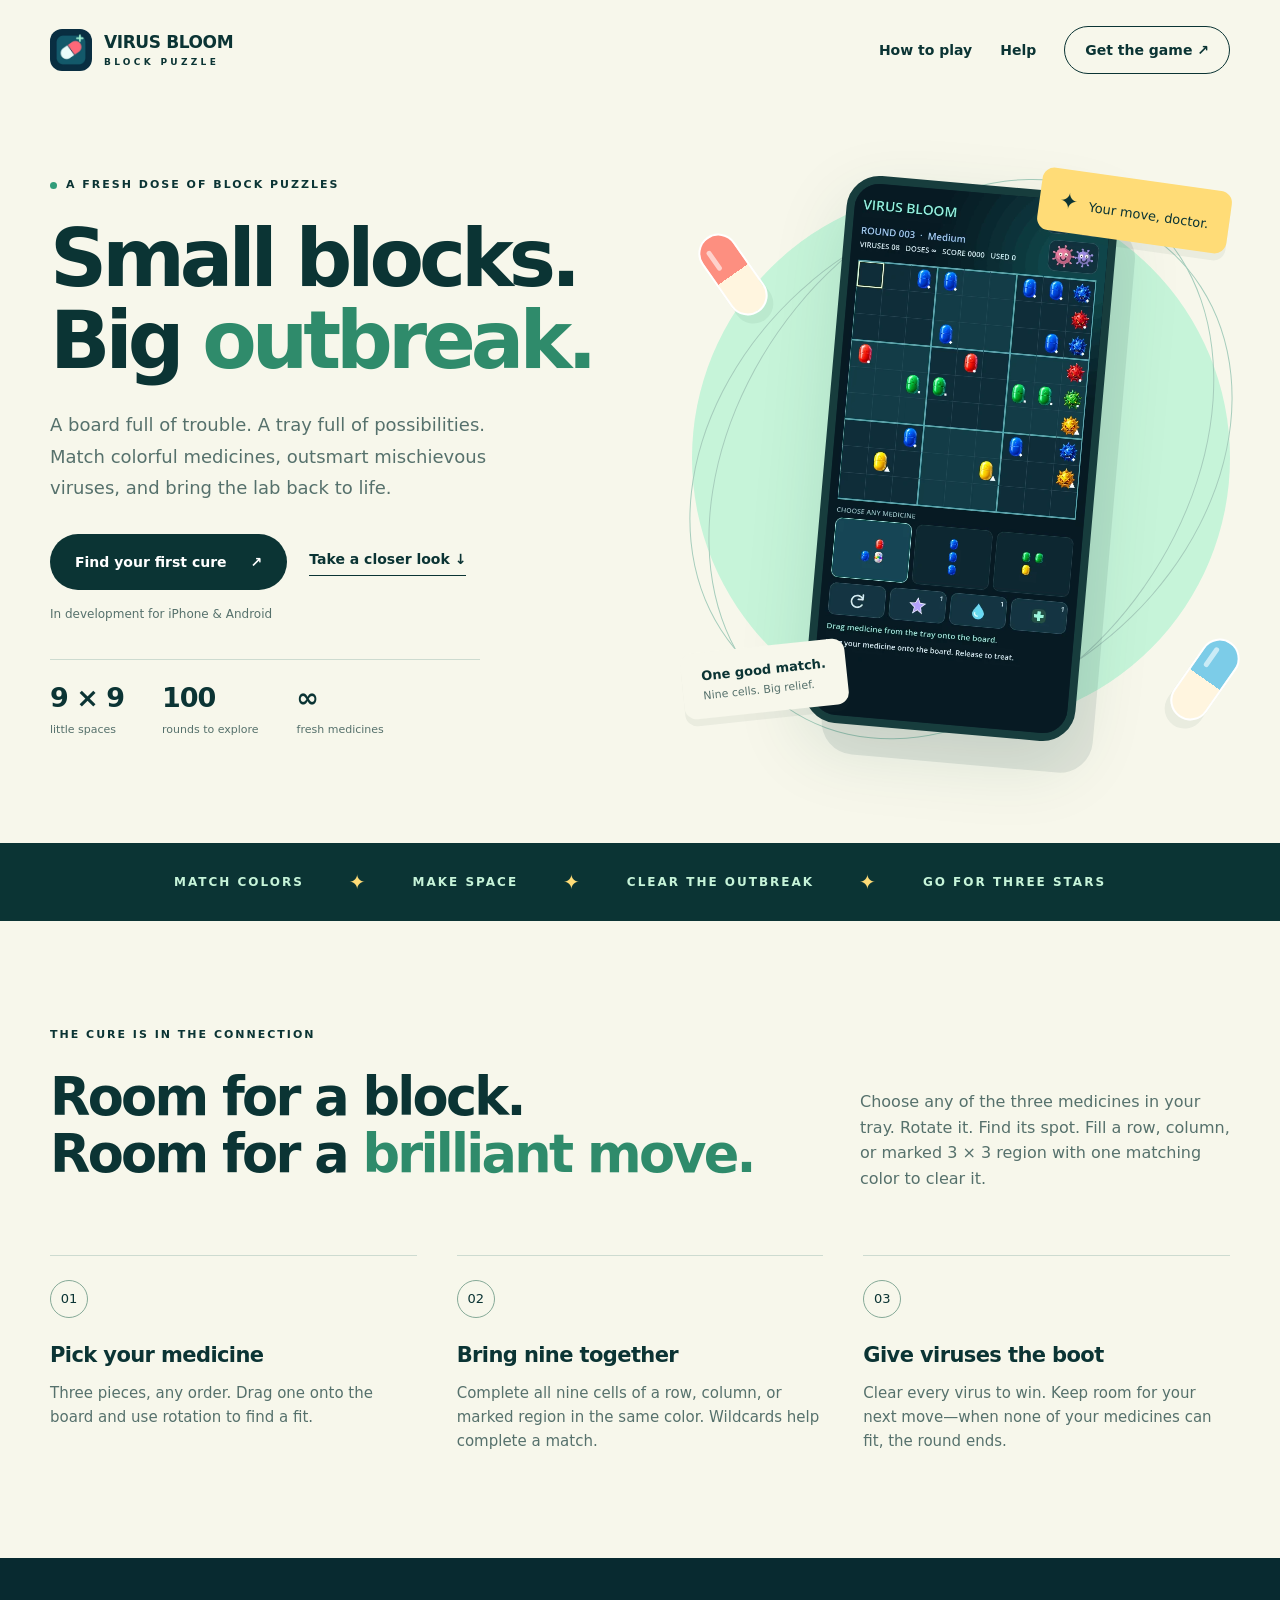
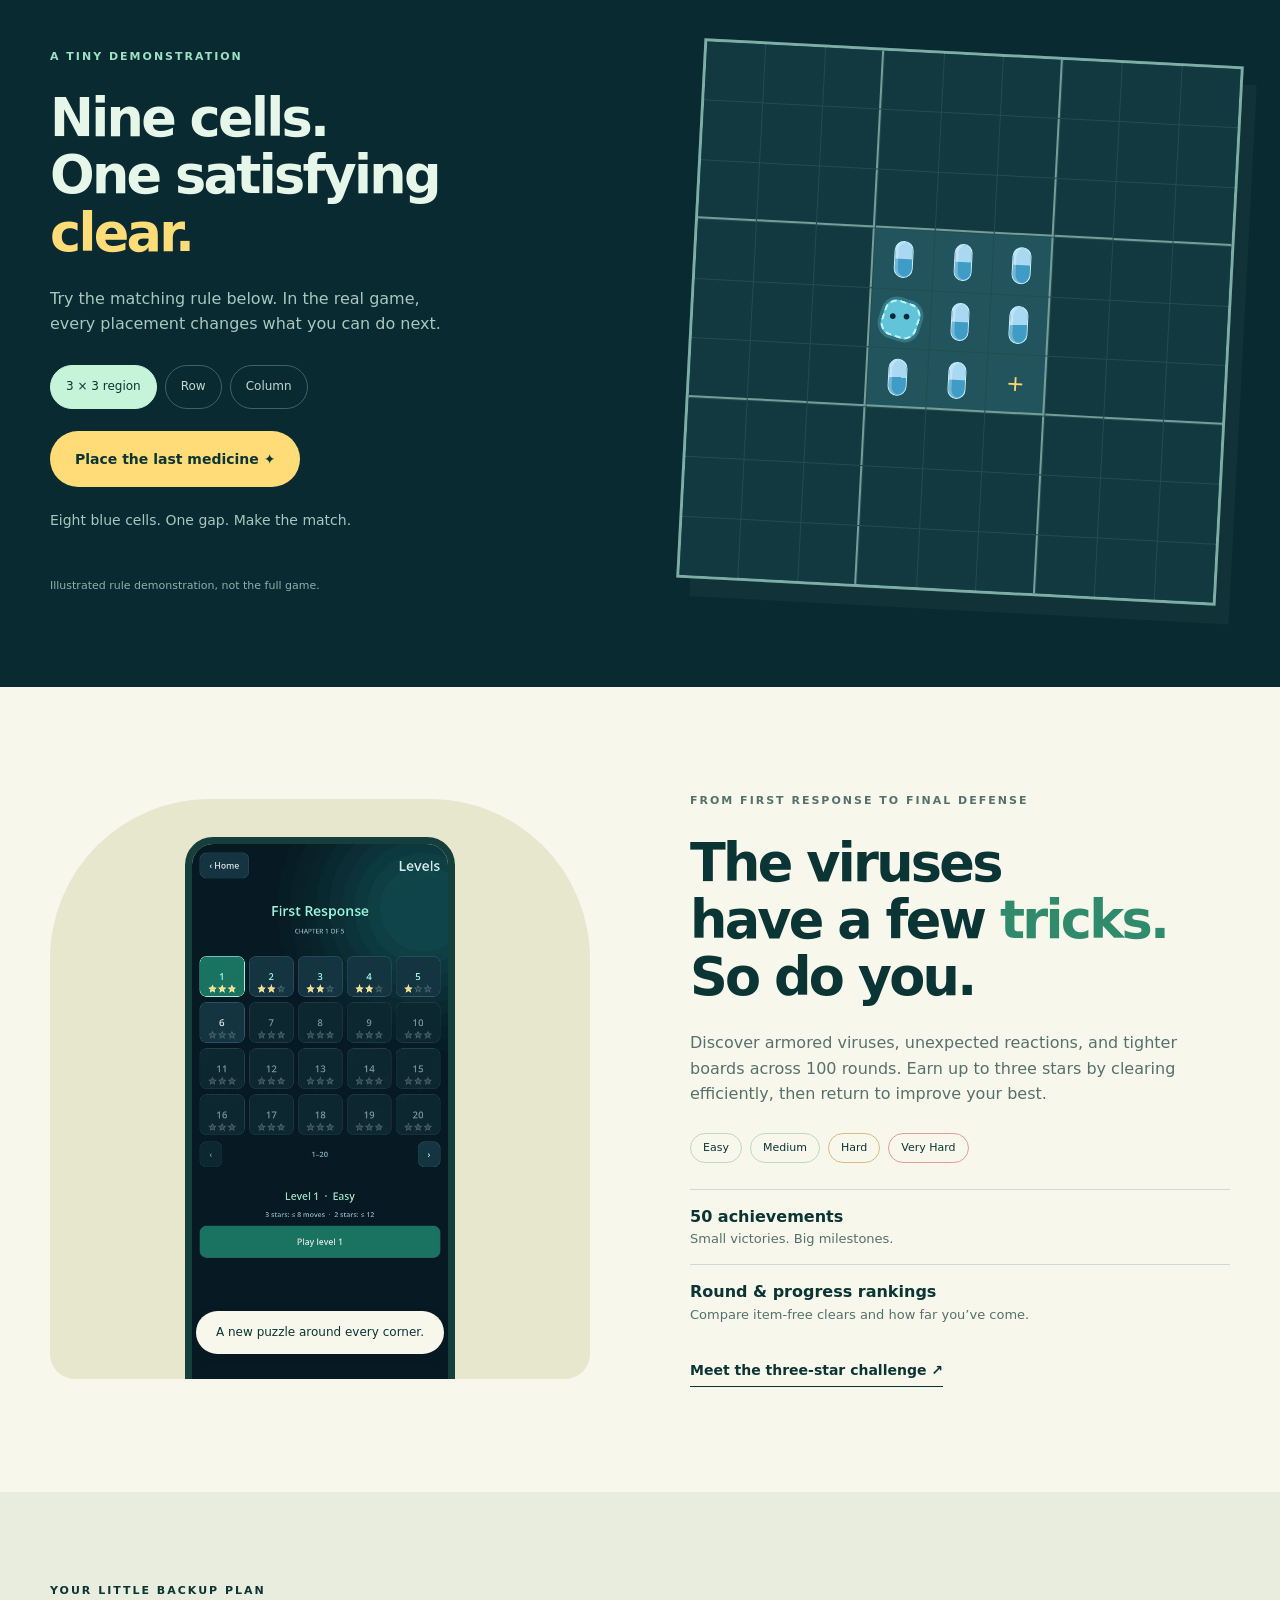
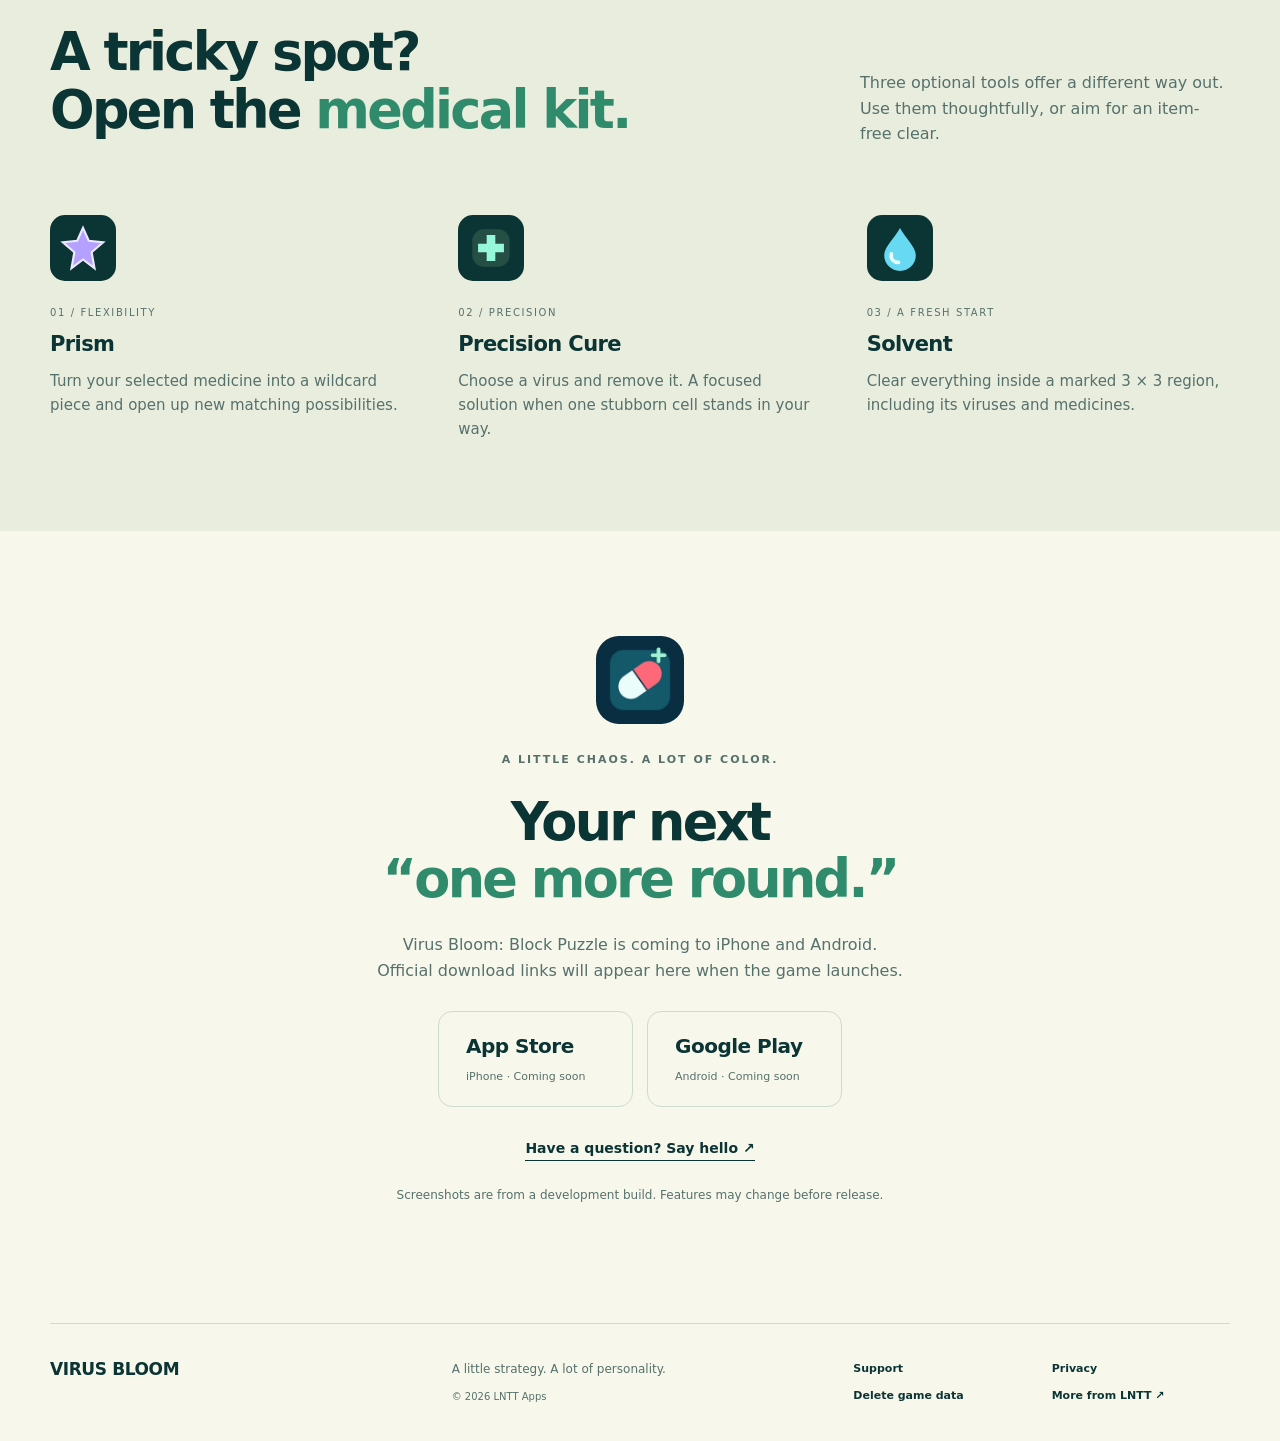
==== index.html @ 18d6e548 "Create Virus Bloom introduction and support website" ====
<!doctype html><html lang="en"><head><meta charset="utf-8"><meta name="viewport" content="width=device-width,initial-scale=1"><meta name="theme-color" content="#0a2c30"><title>Virus Bloom: Block Puzzle — A fresh dose of strategy</title><meta name="description" content="Meet Virus Bloom, a colorful 9×9 block puzzle for iPhone and Android. Match medicines, clear viruses, and explore 100 rounds. Coming soon."><link rel="canonical" href="https://virus-bloom.lnttapps.net/"><meta property="og:type" content="website"><meta property="og:title" content="Virus Bloom: Block Puzzle — A fresh dose of strategy"><meta property="og:description" content="Meet Virus Bloom, a colorful 9×9 block puzzle for iPhone and Android. Match medicines, clear viruses, and explore 100 rounds. Coming soon."><meta property="og:url" content="https://virus-bloom.lnttapps.net/"><meta property="og:image" content="https://virus-bloom.lnttapps.net/assets/social.jpg"><meta name="twitter:card" content="summary_large_image"><link rel="icon" type="image/webp" href="assets/icon.webp"><link rel="stylesheet" href="style.css"><script src="site.js" defer></script></head><body><a class="skip" href="#main">Skip to content</a><header class="wrap header"><a class="brand" href="index.html"><img src="assets/icon.webp" width="42" height="42" alt=""><span>VIRUS BLOOM<small>BLOCK PUZZLE</small></span></a><nav aria-label="Main navigation"><a href="how-to-play.html">How to play</a><a href="support.html">Help</a><a class="nav-cta" href="index.html#coming-soon">Get the game <span aria-hidden="true">↗</span></a></nav></header><main id="main"><section class="hero wrap"><div class="hero-copy"><p class="eyebrow"><span class="dot"></span> A FRESH DOSE OF BLOCK PUZZLES</p><h1>Small blocks.<br>Big <em>outbreak.</em></h1><p class="lead">A board full of trouble. A tray full of possibilities. Match colorful medicines, outsmart mischievous viruses, and bring the lab back to life.</p><div class="hero-actions"><a class="button" href="how-to-play.html">Find your first cure <span aria-hidden="true">↗</span></a><a class="text-link" href="#the-lab">Take a closer look ↓</a></div><p class="availability-note">In development for iPhone &amp; Android</p><div class="hero-facts"><div><strong>9 × 9</strong><span>little spaces</span></div><div><strong>100</strong><span>rounds to explore</span></div><div><strong>∞</strong><span>fresh medicines</span></div></div></div><div class="hero-visual"><span class="orbit orbit-one"></span><span class="orbit orbit-two"></span><span class="capsule red" aria-hidden="true"></span><span class="capsule blue" aria-hidden="true"></span><div class="phone"><img src="assets/game.webp" width="480" height="1000" alt="Virus Bloom gameplay: a 9 by 9 board with colorful viruses and medicine blocks, plus three medicines to choose from"></div><div class="float-note note-top"><span aria-hidden="true">✦</span> Your move, doctor.</div><div class="float-note note-bottom"><strong>One good match.</strong><span>Nine cells. Big relief.</span></div></div></section>
<div class="ribbon" aria-hidden="true"><span>MATCH COLORS</span><i>✦</i><span>MAKE SPACE</span><i>✦</i><span>CLEAR THE OUTBREAK</span><i>✦</i><span>GO FOR THREE STARS</span></div>
<section id="the-lab" class="section wrap intro-section"><p class="eyebrow">THE CURE IS IN THE CONNECTION</p><div class="split-heading"><h2>Room for a block.<br>Room for a <em>brilliant move.</em></h2><p>Choose any of the three medicines in your tray. Rotate it. Find its spot. Fill a row, column, or marked 3 × 3 region with one matching color to clear it.</p></div><div class="steps"><article><span class="number">01</span><h3>Pick your medicine</h3><p>Three pieces, any order. Drag one onto the board and use rotation to find a fit.</p></article><article><span class="number">02</span><h3>Bring nine together</h3><p>Complete all nine cells of a row, column, or marked region in the same color. Wildcards help complete a match.</p></article><article><span class="number">03</span><h3>Give viruses the boot</h3><p>Clear every virus to win. Keep room for your next move—when none of your medicines can fit, the round ends.</p></article></div></section>
<section class="lab-section"><div class="wrap lab-grid"><div><p class="eyebrow">A TINY DEMONSTRATION</p><h2>Nine cells.<br>One satisfying <em>clear.</em></h2><p>Try the matching rule below. In the real game, every placement changes what you can do next.</p><div class="demo-tabs" role="group" aria-label="Choose a matching pattern"><button data-pattern="box" aria-pressed="true">3 × 3 region</button><button data-pattern="row" aria-pressed="false">Row</button><button data-pattern="column" aria-pressed="false">Column</button></div><button class="button light" id="complete-match">Place the last medicine <span aria-hidden="true">✦</span></button><p class="demo-status" id="demo-status" role="status" aria-live="polite">Eight blue cells. One gap. Make the match.</p><small class="demo-disclaimer">Illustrated rule demonstration, not the full game.</small></div><div class="demo-board" id="demo-board" role="img" aria-label="Nine by nine demonstration board with eight matching blue cells in the highlighted region"></div></div></section>
<section class="section wrap challenge"><div class="map-art"><img src="assets/levels.webp" width="480" height="1000" loading="lazy" alt="Virus Bloom's level selection, showing unlocked rounds and earned stars"><span class="map-tag">A new puzzle around every corner.</span></div><div><p class="eyebrow">FROM FIRST RESPONSE TO FINAL DEFENSE</p><h2>The viruses<br>have a few <em>tricks.</em><br>So do you.</h2><p>Discover armored viruses, unexpected reactions, and tighter boards across 100 rounds. Earn up to three stars by clearing efficiently, then return to improve your best.</p><div class="difficulty-tags"><span>Easy</span><span>Medium</span><span>Hard</span><span>Very Hard</span></div><div class="feature-line"><strong>50 achievements</strong><span>Small victories. Big milestones.</span></div><div class="feature-line"><strong>Round &amp; progress rankings</strong><span>Compare item-free clears and how far you’ve come.</span></div><a class="text-link" href="how-to-play.html#stars">Meet the three-star challenge ↗</a></div></section>
<section class="kit-section"><div class="wrap"><div class="split-heading"><div><p class="eyebrow">YOUR LITTLE BACKUP PLAN</p><h2>A tricky spot?<br>Open the <em>medical kit.</em></h2></div><p>Three optional tools offer a different way out. Use them thoughtfully, or aim for an item-free clear.</p></div><div class="kit"><article><img src="assets/prism.svg" width="54" height="54" loading="lazy" alt=""><span>01 / FLEXIBILITY</span><h3>Prism</h3><p>Turn your selected medicine into a wildcard piece and open up new matching possibilities.</p></article><article><img src="assets/scalpel.svg" width="54" height="54" loading="lazy" alt=""><span>02 / PRECISION</span><h3>Precision Cure</h3><p>Choose a virus and remove it. A focused solution when one stubborn cell stands in your way.</p></article><article><img src="assets/solvent.svg" width="54" height="54" loading="lazy" alt=""><span>03 / A FRESH START</span><h3>Solvent</h3><p>Clear everything inside a marked 3 × 3 region, including its viruses and medicines.</p></article></div></div></section>
<section class="section wrap get-game" id="coming-soon"><img src="assets/icon.webp" width="88" height="88" loading="lazy" alt="Virus Bloom app icon"><p class="eyebrow">A LITTLE CHAOS. A LOT OF COLOR.</p><h2>Your next<br><em>“one more round.”</em></h2><p>Virus Bloom: Block Puzzle is coming to iPhone and Android.<br>Official download links will appear here when the game launches.</p><div class="store-options"><div><strong>App Store</strong><span>iPhone · Coming soon</span></div><div><strong>Google Play</strong><span>Android · Coming soon</span></div></div><a class="text-link" href="mailto:lnttapps@gmail.com?subject=Virus%20Bloom">Have a question? Say hello ↗</a><p class="fine">Screenshots are from a development build. Features may change before release.</p></section></main><footer class="wrap footer"><a class="brand" href="index.html">VIRUS BLOOM</a><p>A little strategy. A lot of personality.<br><small>© 2026 LNTT Apps</small></p><nav aria-label="Footer"><a href="support.html">Support</a><a href="privacy.html">Privacy</a><a href="data-deletion.html">Delete game data</a><a href="https://lnttapps.net/">More from LNTT ↗</a></nav></footer></body></html>
---- style.css ----
:root{--ink:#0b3434;--muted:#56716c;--paper:#f7f7eb;--mint:#c6f4d9;--gold:#ffdc77;--line:#cddbd0;--dark:#082a30}*{box-sizing:border-box}html{scroll-behavior:smooth;scroll-padding-top:30px}body{margin:0;background:var(--paper);color:var(--ink);font-family:ui-sans-serif,system-ui,-apple-system,BlinkMacSystemFont,"Segoe UI",sans-serif;line-height:1.6}a{color:inherit;text-underline-offset:5px}button,a{-webkit-tap-highlight-color:transparent}button{font:inherit;cursor:pointer}a:focus-visible,button:focus-visible,summary:focus-visible{outline:3px solid #c45d30;outline-offset:5px}img{max-width:100%;height:auto;display:block}.wrap{width:min(1180px,calc(100% - 80px));margin-inline:auto}.header{display:flex;align-items:center;justify-content:space-between;padding:26px 0;gap:20px}.brand{display:flex;align-items:center;gap:12px;font-weight:850;font-size:17px;letter-spacing:-.4px;text-decoration:none;line-height:1.1}.brand img{border-radius:12px}.brand small{display:block;font-size:9px;letter-spacing:3.3px;margin-top:6px;font-weight:650}nav{display:flex;gap:28px;align-items:center}nav a{font-size:14px;text-decoration:none;font-weight:600}.nav-cta{border:1px solid var(--ink);border-radius:100px;padding:12px 20px}.skip{position:fixed;top:-80px;left:16px;background:var(--gold);padding:12px;z-index:99}.skip:focus{top:12px}.hero{display:grid;grid-template-columns:1.1fr 1fr;gap:50px;align-items:center;min-height:740px;padding-top:48px;padding-bottom:75px}.eyebrow{font-size:11px;letter-spacing:2px;font-weight:800;display:flex;align-items:center;gap:9px;margin:0 0 24px}.dot{width:7px;height:7px;background:#319c79;border-radius:50%}h1,h2,h3,p{margin-top:0}h1{font-size:clamp(54px,6.2vw,84px);letter-spacing:-5px;line-height:1.03;font-weight:800;margin-bottom:28px}em{font-style:normal;color:#2f8b6b}h2{font-size:clamp(34px,4.1vw,54px);letter-spacing:-2.7px;line-height:1.09;font-weight:750;margin-bottom:25px}h3{font-size:21px;letter-spacing:-.6px;line-height:1.25;margin-bottom:12px}.lead{font-size:18px;line-height:1.75;max-width:490px;color:var(--muted)}.hero-actions{display:flex;align-items:center;gap:22px;flex-wrap:wrap;margin-top:30px}.button{border:0;display:inline-flex;align-items:center;justify-content:center;gap:24px;text-decoration:none;background:var(--ink);color:#fff;border-radius:100px;font-size:14px;font-weight:700;padding:17px 25px;min-height:52px;transition:background .2s,transform .2s}.button:hover{background:#246b59;transform:translateY(-2px)}.text-link{font-size:14px;font-weight:700;text-decoration:none;border-bottom:1px solid currentColor;padding-bottom:4px}.availability-note{font-size:12px;color:var(--muted);margin:15px 0 35px}.hero-facts{display:flex;gap:38px;border-top:1px solid var(--line);padding-top:22px;max-width:430px}.hero-facts strong{font-size:27px;font-weight:700;line-height:1.2;display:block;letter-spacing:-1px}.hero-facts span{font-size:11px;color:var(--muted)}.hero-visual{position:relative;display:grid;place-items:center;isolation:isolate;min-height:620px}.hero-visual:before{content:"";position:absolute;width:100%;aspect-ratio:1;border-radius:50%;background:var(--mint);z-index:-2}.orbit{position:absolute;border:1px solid #a6cdbc;width:110%;height:75%;border-radius:50%;transform:rotate(-40deg);z-index:-1}.orbit-two{width:83%;height:98%;transform:rotate(35deg)}.phone{width:272px;border:8px solid #173d3d;border-radius:33px;background:#071e28;box-shadow:20px 30px 0 #0a343419,0 24px 70px #134c4320;transform:rotate(5deg);overflow:hidden}.phone img{width:100%;height:auto}.capsule{position:absolute;width:40px;height:91px;border:2px solid #fff;border-radius:40px;box-shadow:0 10px 0 #163e3610;transform:rotate(-35deg)}.capsule:after{content:"";position:absolute;left:8px;top:10px;width:5px;height:23px;background:#fff9;border-radius:10px}.red{left:4%;top:13%;background:linear-gradient(#fd8f80 50%,#fff5df 50%)}.blue{right:1%;bottom:7%;transform:rotate(35deg);background:linear-gradient(#7ccce8 50%,#fff5df 50%)}.float-note{position:absolute;background:var(--gold);padding:14px 20px;box-shadow:0 7px 0 #233e3410;border-radius:12px;font-size:13px}.note-top{top:5%;right:0;transform:rotate(8deg)}.note-top span{font-size:22px;margin-right:7px}.note-bottom{bottom:9%;left:-10px;transform:rotate(-6deg);background:var(--paper)}.note-bottom strong,.note-bottom span{display:block}.note-bottom span{font-size:11px;color:var(--muted)}.ribbon{background:var(--ink);color:var(--mint);display:flex;align-items:center;justify-content:center;gap:45px;padding:23px 24px;font-size:12px;letter-spacing:2px;font-weight:750}.ribbon i{color:var(--gold);font-size:20px;font-style:normal}.section{padding-block:105px}.split-heading{display:flex;justify-content:space-between;gap:45px;align-items:end}.split-heading>p{max-width:370px;color:var(--muted);font-size:16px}.steps{margin-top:48px;display:grid;grid-template-columns:repeat(3,1fr);gap:40px}.steps article{border-top:1px solid var(--line);padding-top:24px}.number{font-size:13px;display:grid;place-items:center;width:38px;height:38px;border:1px solid #86aa98;border-radius:50%;margin-bottom:24px}.steps p,.kit p{color:var(--muted);font-size:15px;margin:0}.lab-section{background:var(--dark);color:#e6f7e9;padding-block:90px}.lab-grid{display:grid;grid-template-columns:1fr 1fr;gap:100px;align-items:center}.lab-section .eyebrow{color:#9de0c3}.lab-section p{color:#aac6c0;max-width:400px}.lab-section h2 em{color:var(--gold)}.demo-tabs{display:flex;gap:8px;margin-block:28px 22px;flex-wrap:wrap}.demo-tabs button{border:1px solid #42625f;border-radius:100px;color:#c1d9d0;background:transparent;padding:10px 15px;font-size:12px;min-height:44px}.demo-tabs [aria-pressed=true]{background:var(--mint);border-color:var(--mint);color:var(--ink)}.button.light{background:var(--gold);color:var(--ink)}.demo-status{font-size:14px;margin-top:22px;min-height:48px}.demo-disclaimer{font-size:11px;color:#8ab2a9}.demo-board{display:grid;grid-template-columns:repeat(9,1fr);aspect-ratio:1;border:3px solid #7caea5;background:#254b50;gap:1px;transform:rotate(3deg);box-shadow:14px 18px 0 #ffffff09}.cell{position:relative;display:grid;place-items:center;background:#123940;aspect-ratio:1}.cell:nth-child(3n){border-right:2px solid #739f99}.cell:nth-child(9n){border-right:0}.cell:nth-child(n+19):nth-child(-n+27),.cell:nth-child(n+46):nth-child(-n+54){border-bottom:2px solid #739f99}.cell.active{background:#22545d}.pill{width:32%;height:64%;border-radius:20px;border:1px solid #c9f3ff;background:linear-gradient(#a9d8f2 50%,#3e9cc6 50%);box-shadow:inset 3px 0 #fff4;transition:transform .4s,opacity .4s}.cell.virus .pill{width:63%;height:63%;border-radius:35%;transform:rotate(15deg);background:#61c4d8;box-shadow:0 0 0 3px #61c4d84d;border:2px dashed #bcf8ff}.cell.virus .pill:after{content:"••";display:block;color:#072b36;font-size:20px;letter-spacing:2px;position:absolute;inset:0;text-align:center;line-height:1.4;transform:rotate(-15deg)}.cell.missing:after{content:"+";font-size:22px;color:#ffd76a}.cleared .active .pill{transform:scale(1.6) rotate(30deg);opacity:0}.cell.new .pill{animation:drop .35s ease-out}.challenge{display:grid;grid-template-columns:1fr 1fr;gap:100px;align-items:center}.challenge p{color:var(--muted)}.map-art{position:relative;background:#e6e7cc;border-radius:160px 160px 25px 25px;display:flex;justify-content:center;padding:38px 40px 0;max-height:580px;overflow:hidden}.map-art>img{width:270px;border:7px solid #163e3b;border-radius:28px 28px 0 0;object-fit:cover;object-position:top;height:550px}.map-tag{position:absolute;bottom:25px;background:var(--paper);font-size:12px;padding:12px 20px;border-radius:100px;box-shadow:0 3px 12px #0001}.difficulty-tags{display:flex;flex-wrap:wrap;gap:8px;margin:26px 0}.difficulty-tags span{border:1px solid #bfd7c6;font-size:11px;padding:5px 12px;border-radius:99px}.difficulty-tags span:nth-child(3){border-color:#d9bc82}.difficulty-tags span:nth-child(4){border-color:#df9e9b}.feature-line{display:flex;flex-direction:column;border-top:1px solid var(--line);padding:14px 0}.feature-line strong{font-size:16px}.feature-line span{font-size:13px;color:var(--muted)}.challenge .text-link{display:inline-block;margin-top:20px}.kit-section{background:#e9edde;padding:90px 0}.kit{display:grid;grid-template-columns:repeat(3,1fr);gap:45px;margin-top:42px}.kit article{position:relative;padding-top:10px}.kit img{margin-bottom:24px;padding:10px;background:var(--ink);border-radius:15px;width:66px;height:66px}.kit span{font-size:10px;letter-spacing:1.6px;display:block;color:var(--muted);margin-bottom:10px}.get-game{text-align:center}.get-game>img{margin:0 auto 27px;border-radius:23px}.get-game .eyebrow{justify-content:center}.get-game p{color:var(--muted)}.store-options{display:flex;justify-content:center;gap:14px;margin:28px 0}.store-options>div{border:1px solid var(--line);border-radius:14px;min-width:195px;padding:18px 27px;text-align:left}.store-options strong{display:block;font-size:20px;letter-spacing:-.5px}.store-options span{font-size:11px;color:var(--muted)}.fine{font-size:12px;margin-top:26px}.footer{border-top:1px solid var(--line);padding-block:36px;display:grid;grid-template-columns:1fr 1fr 1fr;align-items:start;gap:25px}.footer p{font-size:12px;color:var(--muted);margin:0}.footer small{font-size:10px;display:block;margin-top:10px}.footer nav{display:grid;grid-template-columns:1fr 1fr;gap:10px 20px}.footer nav a{font-size:11px}.page-hero{padding-block:85px 55px}.page-hero h1{font-size:clamp(48px,6vw,76px)}.reading{max-width:820px;padding-bottom:95px}.reading section{margin-block:15px 55px}.reading h2{font-size:32px;letter-spacing:-1.2px;margin-top:38px;margin-bottom:20px}.reading p,.reading li{color:var(--muted)}.reading li{padding-bottom:12px}.reading strong{color:var(--ink)}.star-rules{display:grid;grid-template-columns:repeat(3,1fr);gap:25px}.star-rules strong{color:#ad7510;font-size:29px}.star-rules h3{font-size:17px;margin-top:15px}.star-rules p{font-size:14px}.faq details{padding:24px 0;border-bottom:1px solid var(--line)}summary{cursor:pointer;font-weight:650;font-size:18px;list-style-position:outside;margin-left:20px}details p{margin:20px 0 0}.contact-box{background:var(--mint);padding:40px;border-radius:20px;margin-top:50px!important}.contact-box h2{margin-top:0}@keyframes drop{from{transform:translateY(-25px) scale(.5);opacity:0}to{transform:none;opacity:1}}@media(max-width:1000px){.wrap{width:calc(100% - 48px)}.hero{gap:20px;min-height:650px}h1{font-size:62px;letter-spacing:-3.5px}.hero-visual{min-height:570px}.phone{width:240px}.note-bottom{left:0}.note-top{right:-5px}.hero-facts{gap:24px}.lab-grid,.challenge{gap:45px}.ribbon{gap:20px;font-size:10px}.footer{grid-template-columns:1fr 1fr}.footer nav{grid-column:1/-1;display:flex}}@media(max-width:700px){.wrap{width:calc(100% - 40px)}.header{padding:20px 0}.header nav{gap:16px}.header nav>a:first-child{display:none}.header .nav-cta{font-size:11px;padding:10px 13px}.brand{font-size:14px;gap:8px}.brand small{font-size:8px;letter-spacing:2px}.brand img{width:35px}.header nav a{font-size:12px}.hero{grid-template-columns:1fr;padding-top:35px;padding-bottom:45px;gap:38px}h1{font-size:clamp(49px,12vw,72px);letter-spacing:-3px}.eyebrow{font-size:9px;letter-spacing:1.6px;margin-bottom:20px}.lead{font-size:16px;line-height:1.7}.hero-actions{gap:16px}.button{font-size:13px;padding:15px 20px}.hero-actions .text-link{font-size:12px}.hero-facts{max-width:none;justify-content:space-between}.hero-visual{min-height:570px;width:min(100%,410px);margin:auto}.phone{width:245px}.note-top{top:4%;right:0}.note-bottom{left:0;bottom:5%}.red{left:1%;top:19%}.blue{right:0;bottom:18%}.orbit{width:98%}.ribbon{display:grid;grid-template-columns:auto auto auto;gap:10px;text-align:center;font-size:9px;letter-spacing:1px}.ribbon>span:last-child,.ribbon>i:nth-last-child(2){display:none}.section{padding-block:65px}.split-heading{display:block}.split-heading>p{max-width:none}.steps{grid-template-columns:1fr;gap:28px;margin-top:30px}.steps article{display:grid;grid-template-columns:44px 1fr;gap:0 18px}.number{grid-row:1/3;margin:0}.steps p{grid-column:2}h2{font-size:37px;letter-spacing:-1.8px}.lab-section{padding:65px 0}.lab-grid,.challenge{grid-template-columns:1fr;gap:36px}.demo-board{width:90%;margin:0 auto;max-width:400px}.demo-status{min-height:24px}.challenge .map-art{order:2;max-height:440px;margin-top:15px}.map-art>img{width:240px}.kit-section{padding:65px 0}.kit{grid-template-columns:1fr;gap:30px}.kit article{display:grid;grid-template-columns:70px 1fr;column-gap:22px}.kit img{grid-row:1/4}.kit p,.kit h3,.kit span{grid-column:2}.store-options{gap:10px}.store-options>div{min-width:0;width:50%;padding:15px}.store-options strong{font-size:18px}.footer{grid-template-columns:1fr;gap:16px}.footer nav{display:grid;grid-template-columns:1fr 1fr}.page-hero{padding-block:50px 30px}.page-hero h1{font-size:54px;letter-spacing:-3px}.reading h2{font-size:29px}.star-rules{grid-template-columns:1fr;gap:8px}.contact-box{padding:28px}.cell.virus .pill:after{font-size:16px}}@media(prefers-reduced-motion:reduce){html{scroll-behavior:auto}*,*:before,*:after{animation:none!important;transition:none!important}.button:hover{transform:none}}
@media(max-width:700px){.hero-visual{overflow:clip}.lab-section{overflow:clip}}
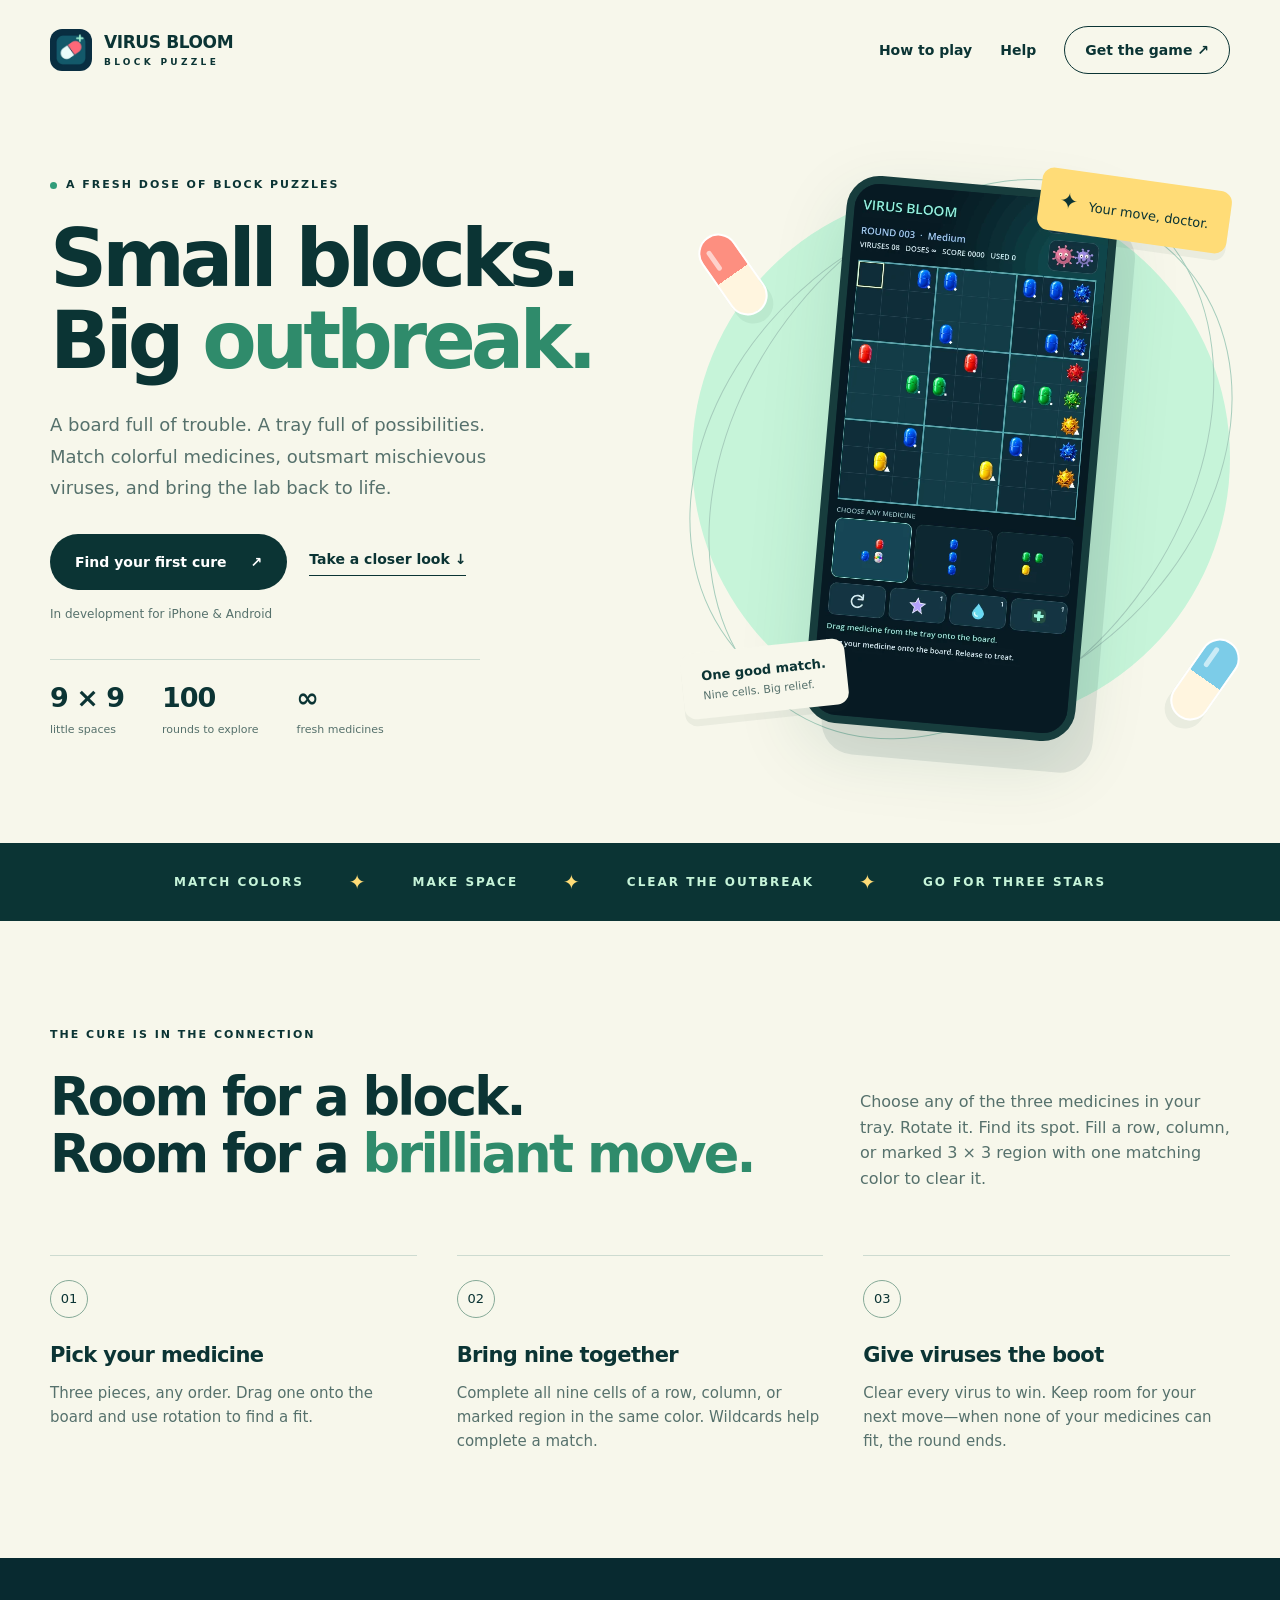
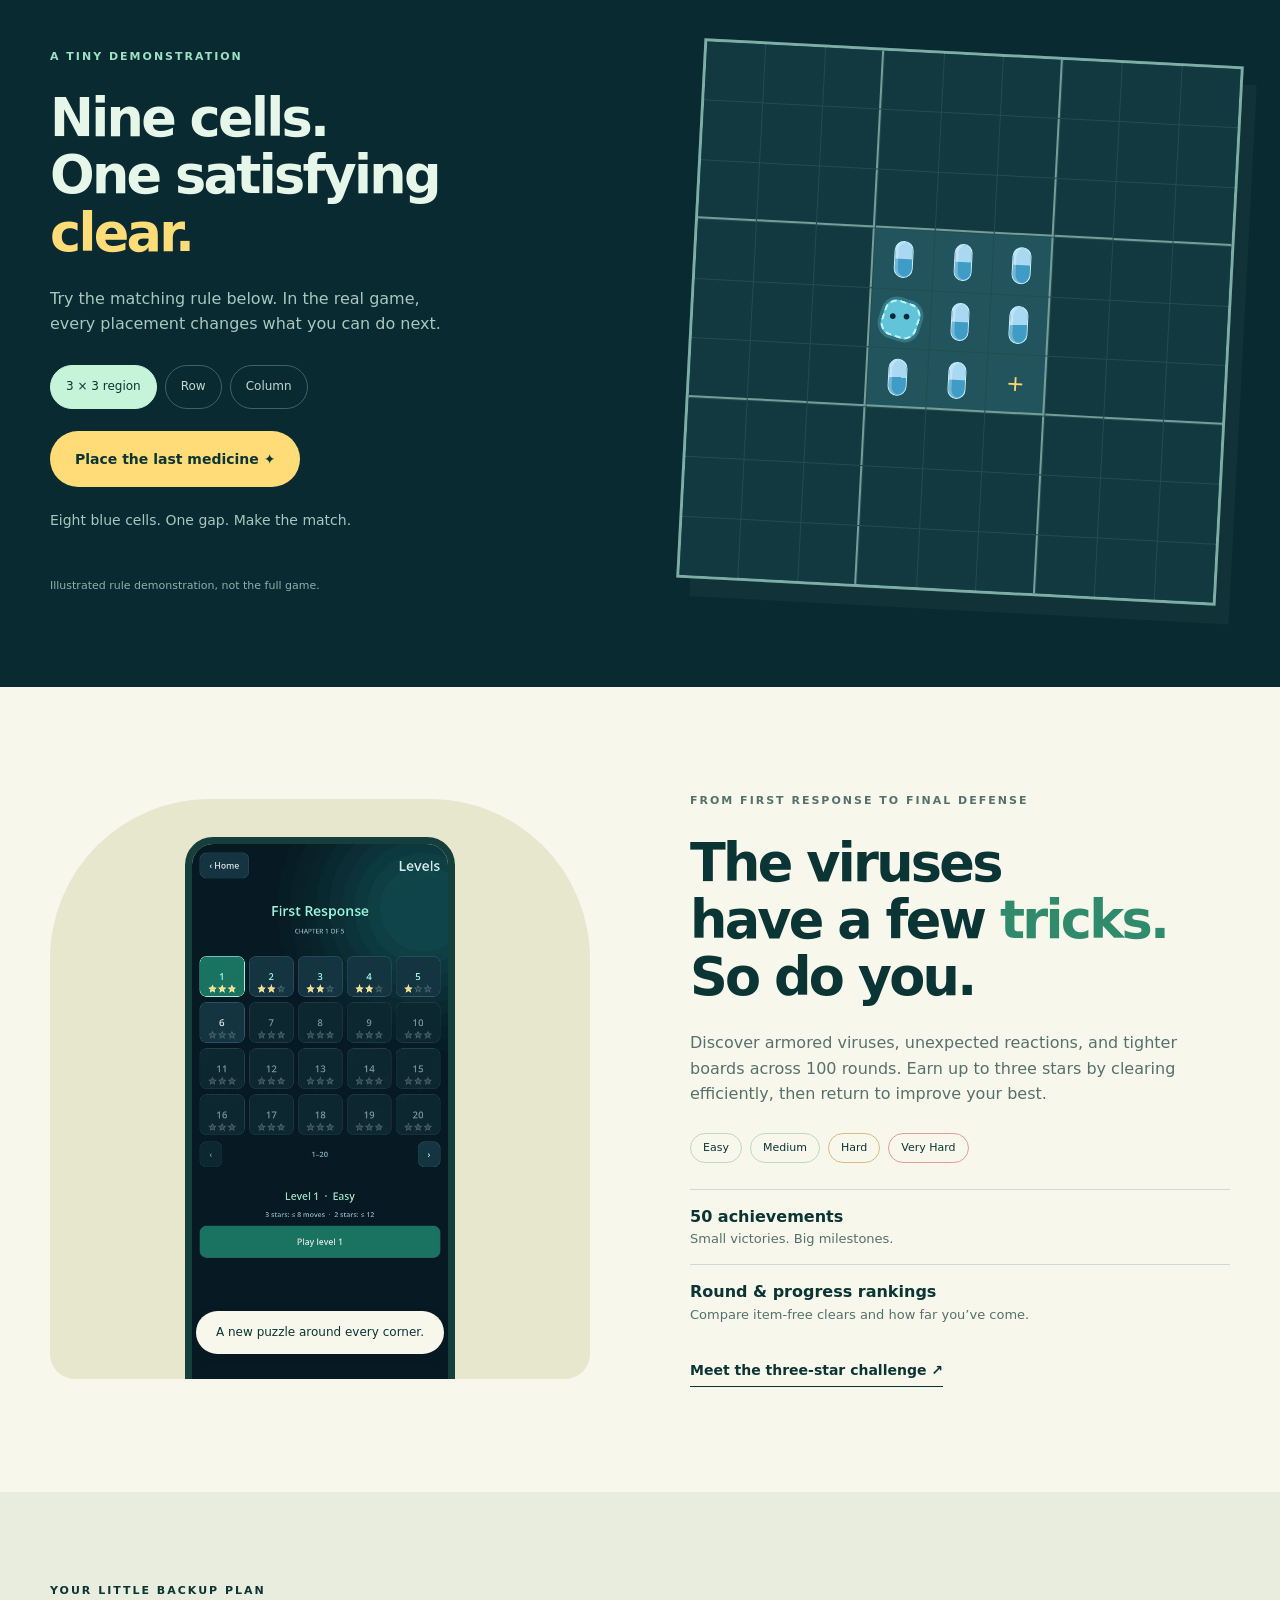
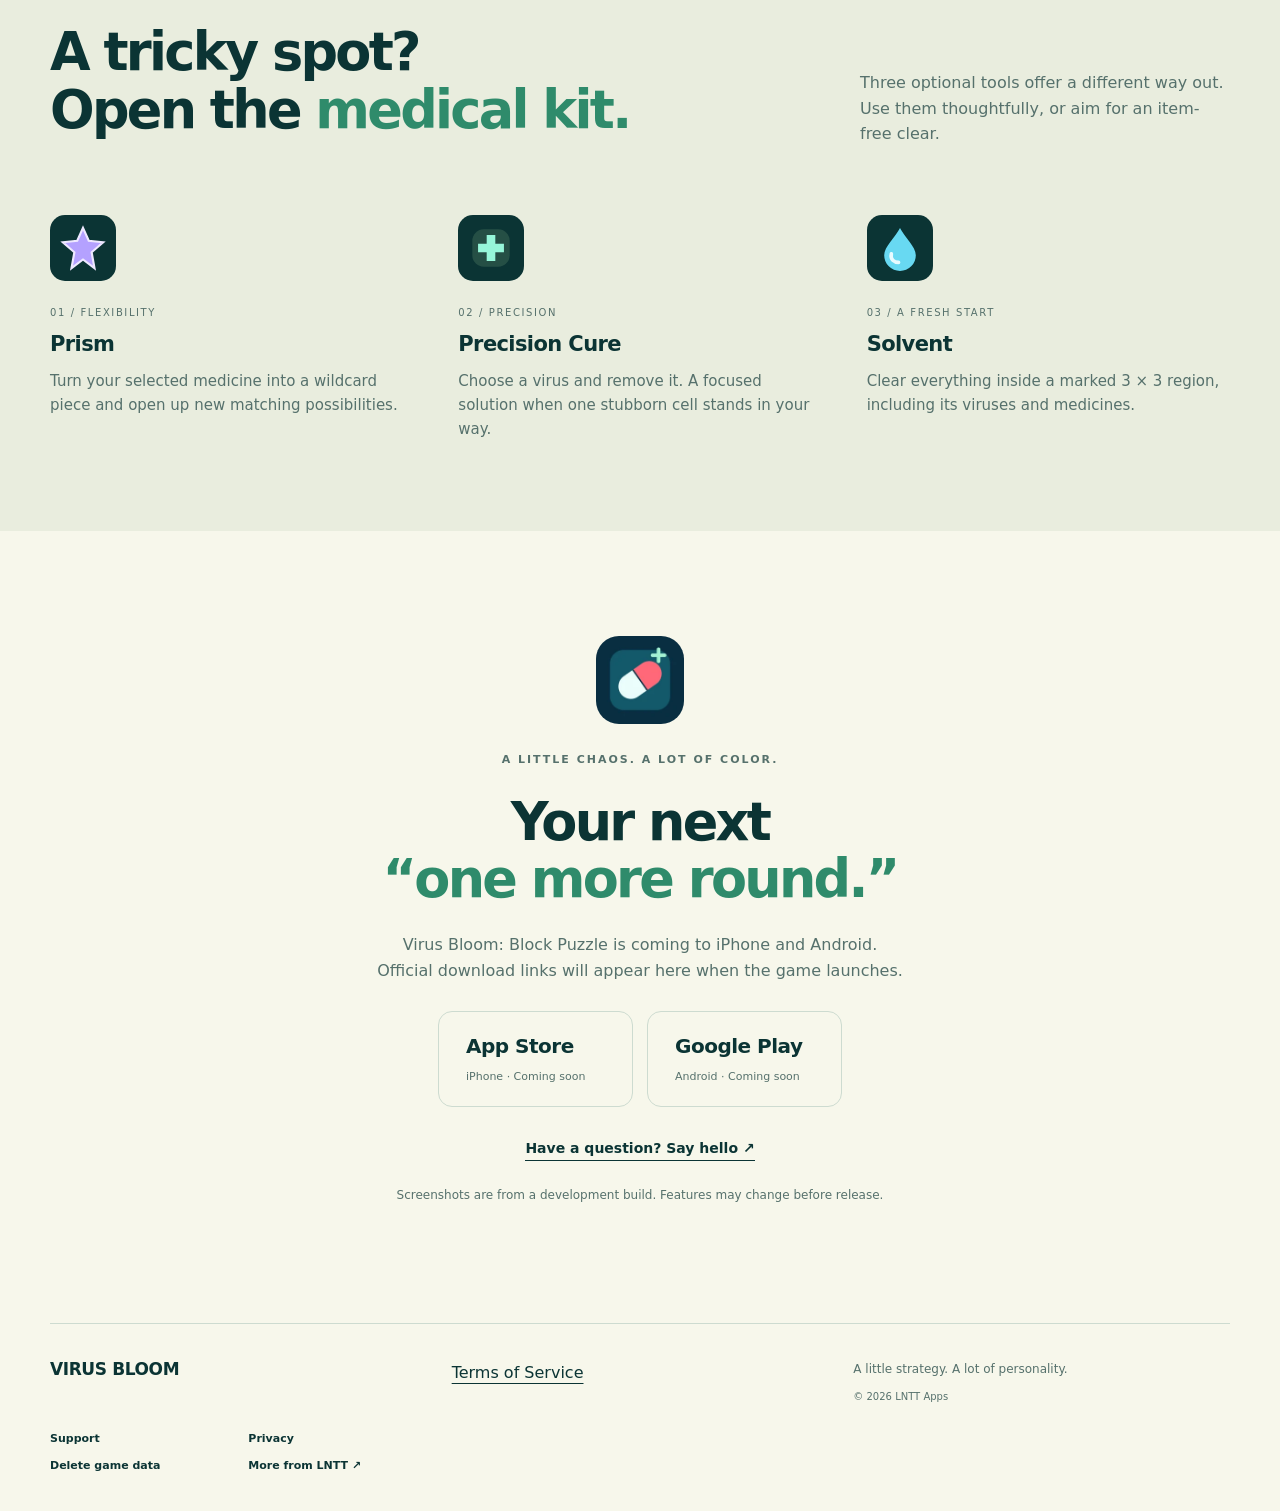
==== commit c3cbb550: "Publish game Terms of Service" ====
--- a/index.html
+++ b/index.html
@@ -4,4 +4,4 @@
 <section class="lab-section"><div class="wrap lab-grid"><div><p class="eyebrow">A TINY DEMONSTRATION</p><h2>Nine cells.<br>One satisfying <em>clear.</em></h2><p>Try the matching rule below. In the real game, every placement changes what you can do next.</p><div class="demo-tabs" role="group" aria-label="Choose a matching pattern"><button data-pattern="box" aria-pressed="true">3 × 3 region</button><button data-pattern="row" aria-pressed="false">Row</button><button data-pattern="column" aria-pressed="false">Column</button></div><button class="button light" id="complete-match">Place the last medicine <span aria-hidden="true">✦</span></button><p class="demo-status" id="demo-status" role="status" aria-live="polite">Eight blue cells. One gap. Make the match.</p><small class="demo-disclaimer">Illustrated rule demonstration, not the full game.</small></div><div class="demo-board" id="demo-board" role="img" aria-label="Nine by nine demonstration board with eight matching blue cells in the highlighted region"></div></div></section>
 <section class="section wrap challenge"><div class="map-art"><img src="assets/levels.webp" width="480" height="1000" loading="lazy" alt="Virus Bloom's level selection, showing unlocked rounds and earned stars"><span class="map-tag">A new puzzle around every corner.</span></div><div><p class="eyebrow">FROM FIRST RESPONSE TO FINAL DEFENSE</p><h2>The viruses<br>have a few <em>tricks.</em><br>So do you.</h2><p>Discover armored viruses, unexpected reactions, and tighter boards across 100 rounds. Earn up to three stars by clearing efficiently, then return to improve your best.</p><div class="difficulty-tags"><span>Easy</span><span>Medium</span><span>Hard</span><span>Very Hard</span></div><div class="feature-line"><strong>50 achievements</strong><span>Small victories. Big milestones.</span></div><div class="feature-line"><strong>Round &amp; progress rankings</strong><span>Compare item-free clears and how far you’ve come.</span></div><a class="text-link" href="how-to-play.html#stars">Meet the three-star challenge ↗</a></div></section>
 <section class="kit-section"><div class="wrap"><div class="split-heading"><div><p class="eyebrow">YOUR LITTLE BACKUP PLAN</p><h2>A tricky spot?<br>Open the <em>medical kit.</em></h2></div><p>Three optional tools offer a different way out. Use them thoughtfully, or aim for an item-free clear.</p></div><div class="kit"><article><img src="assets/prism.svg" width="54" height="54" loading="lazy" alt=""><span>01 / FLEXIBILITY</span><h3>Prism</h3><p>Turn your selected medicine into a wildcard piece and open up new matching possibilities.</p></article><article><img src="assets/scalpel.svg" width="54" height="54" loading="lazy" alt=""><span>02 / PRECISION</span><h3>Precision Cure</h3><p>Choose a virus and remove it. A focused solution when one stubborn cell stands in your way.</p></article><article><img src="assets/solvent.svg" width="54" height="54" loading="lazy" alt=""><span>03 / A FRESH START</span><h3>Solvent</h3><p>Clear everything inside a marked 3 × 3 region, including its viruses and medicines.</p></article></div></div></section>
-<section class="section wrap get-game" id="coming-soon"><img src="assets/icon.webp" width="88" height="88" loading="lazy" alt="Virus Bloom app icon"><p class="eyebrow">A LITTLE CHAOS. A LOT OF COLOR.</p><h2>Your next<br><em>“one more round.”</em></h2><p>Virus Bloom: Block Puzzle is coming to iPhone and Android.<br>Official download links will appear here when the game launches.</p><div class="store-options"><div><strong>App Store</strong><span>iPhone · Coming soon</span></div><div><strong>Google Play</strong><span>Android · Coming soon</span></div></div><a class="text-link" href="mailto:lnttapps@gmail.com?subject=Virus%20Bloom">Have a question? Say hello ↗</a><p class="fine">Screenshots are from a development build. Features may change before release.</p></section></main><footer class="wrap footer"><a class="brand" href="index.html">VIRUS BLOOM</a><p>A little strategy. A lot of personality.<br><small>© 2026 LNTT Apps</small></p><nav aria-label="Footer"><a href="support.html">Support</a><a href="privacy.html">Privacy</a><a href="data-deletion.html">Delete game data</a><a href="https://lnttapps.net/">More from LNTT ↗</a></nav></footer></body></html>+<section class="section wrap get-game" id="coming-soon"><img src="assets/icon.webp" width="88" height="88" loading="lazy" alt="Virus Bloom app icon"><p class="eyebrow">A LITTLE CHAOS. A LOT OF COLOR.</p><h2>Your next<br><em>“one more round.”</em></h2><p>Virus Bloom: Block Puzzle is coming to iPhone and Android.<br>Official download links will appear here when the game launches.</p><div class="store-options"><div><strong>App Store</strong><span>iPhone · Coming soon</span></div><div><strong>Google Play</strong><span>Android · Coming soon</span></div></div><a class="text-link" href="mailto:lnttapps@gmail.com?subject=Virus%20Bloom">Have a question? Say hello ↗</a><p class="fine">Screenshots are from a development build. Features may change before release.</p></section></main><footer class="wrap footer"><a class="brand" href="index.html">VIRUS BLOOM</a> <a href="terms.html">Terms of Service</a><p>A little strategy. A lot of personality.<br><small>© 2026 LNTT Apps</small></p><nav aria-label="Footer"><a href="support.html">Support</a><a href="privacy.html">Privacy</a><a href="data-deletion.html">Delete game data</a><a href="https://lnttapps.net/">More from LNTT ↗</a></nav></footer></body></html>
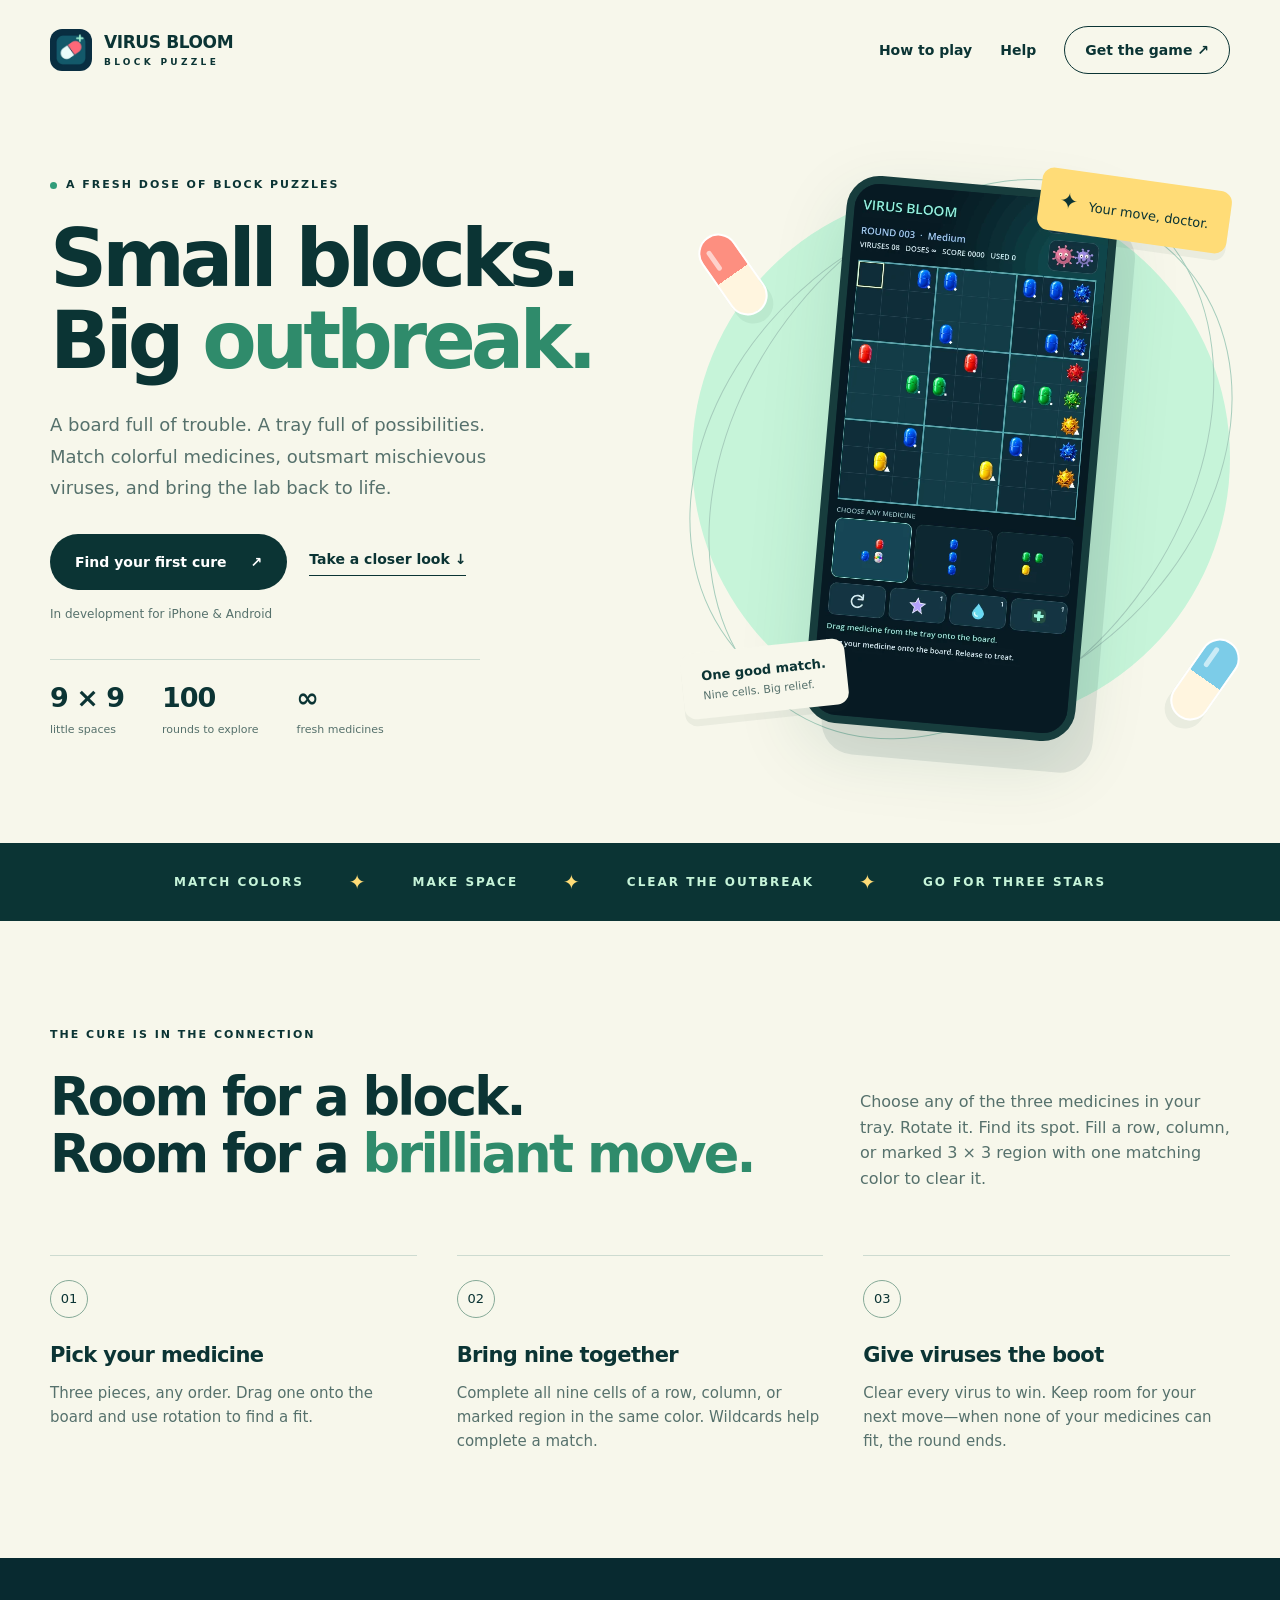
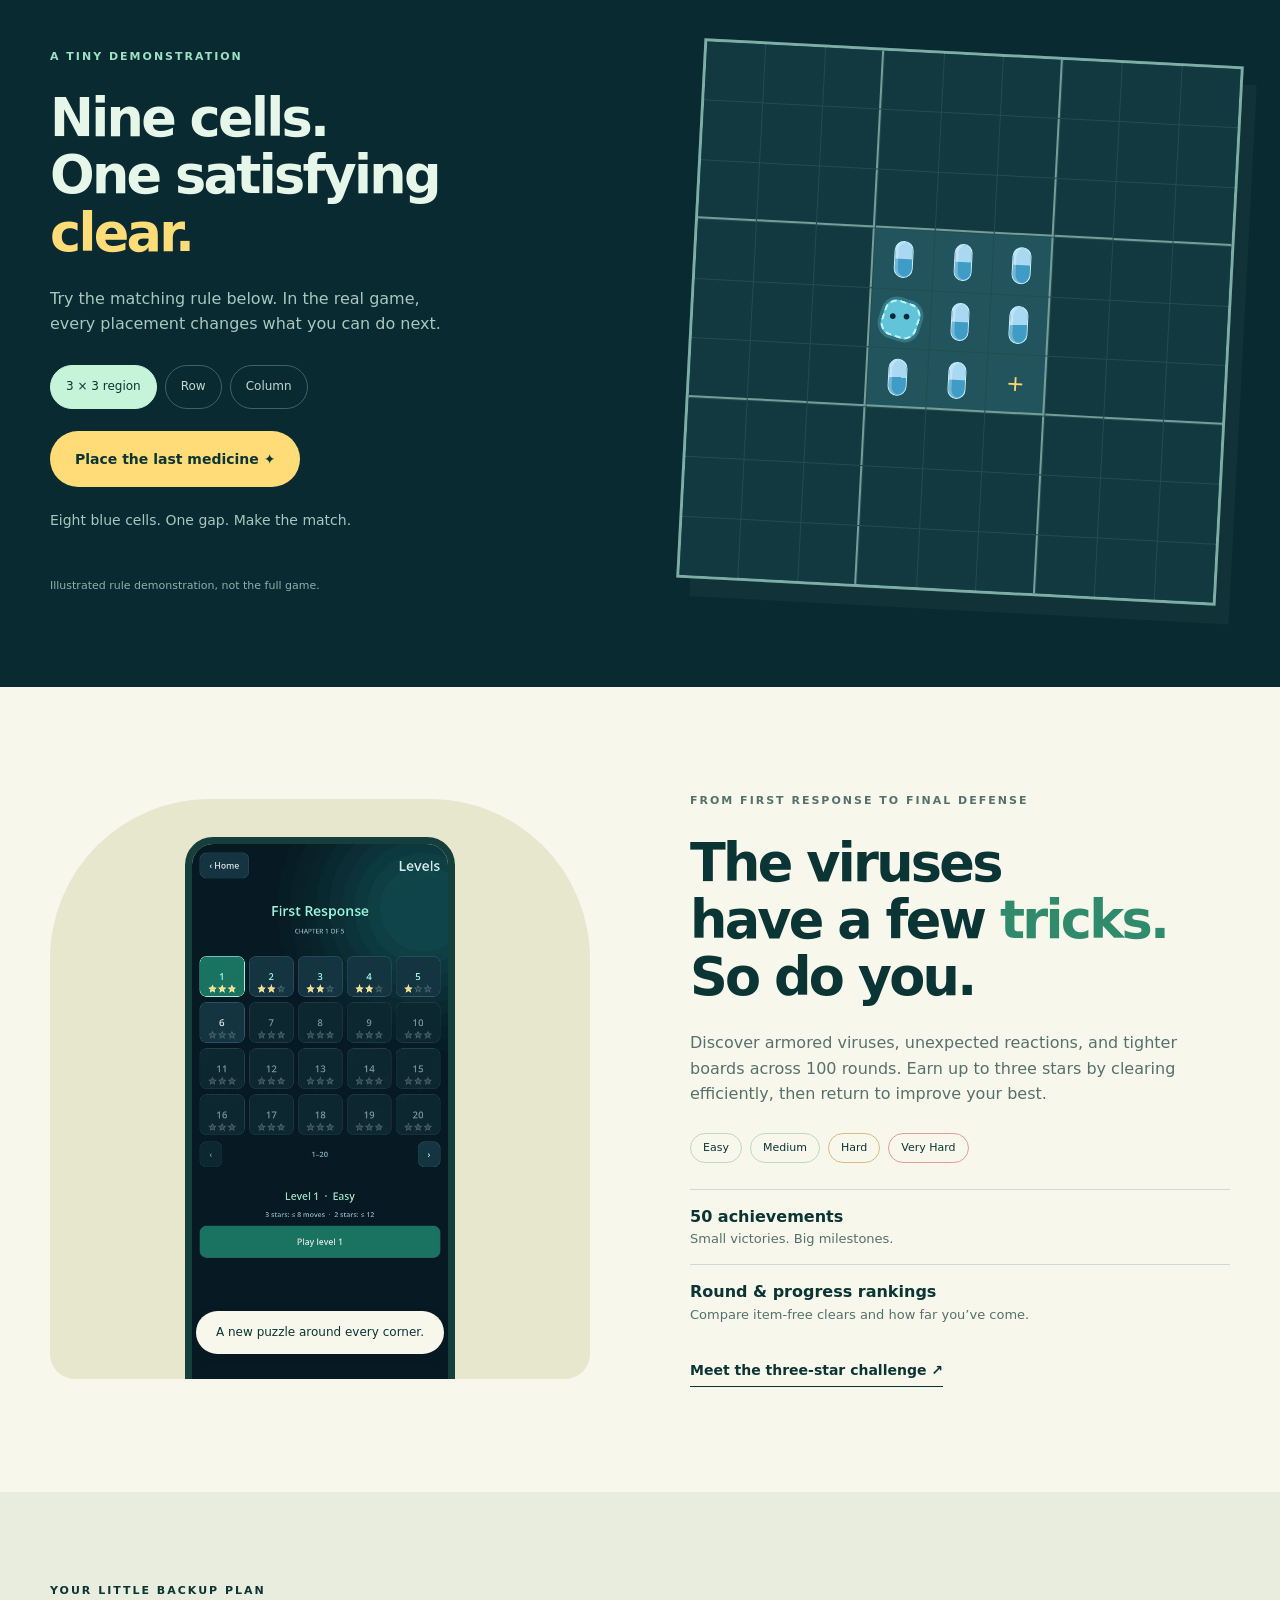
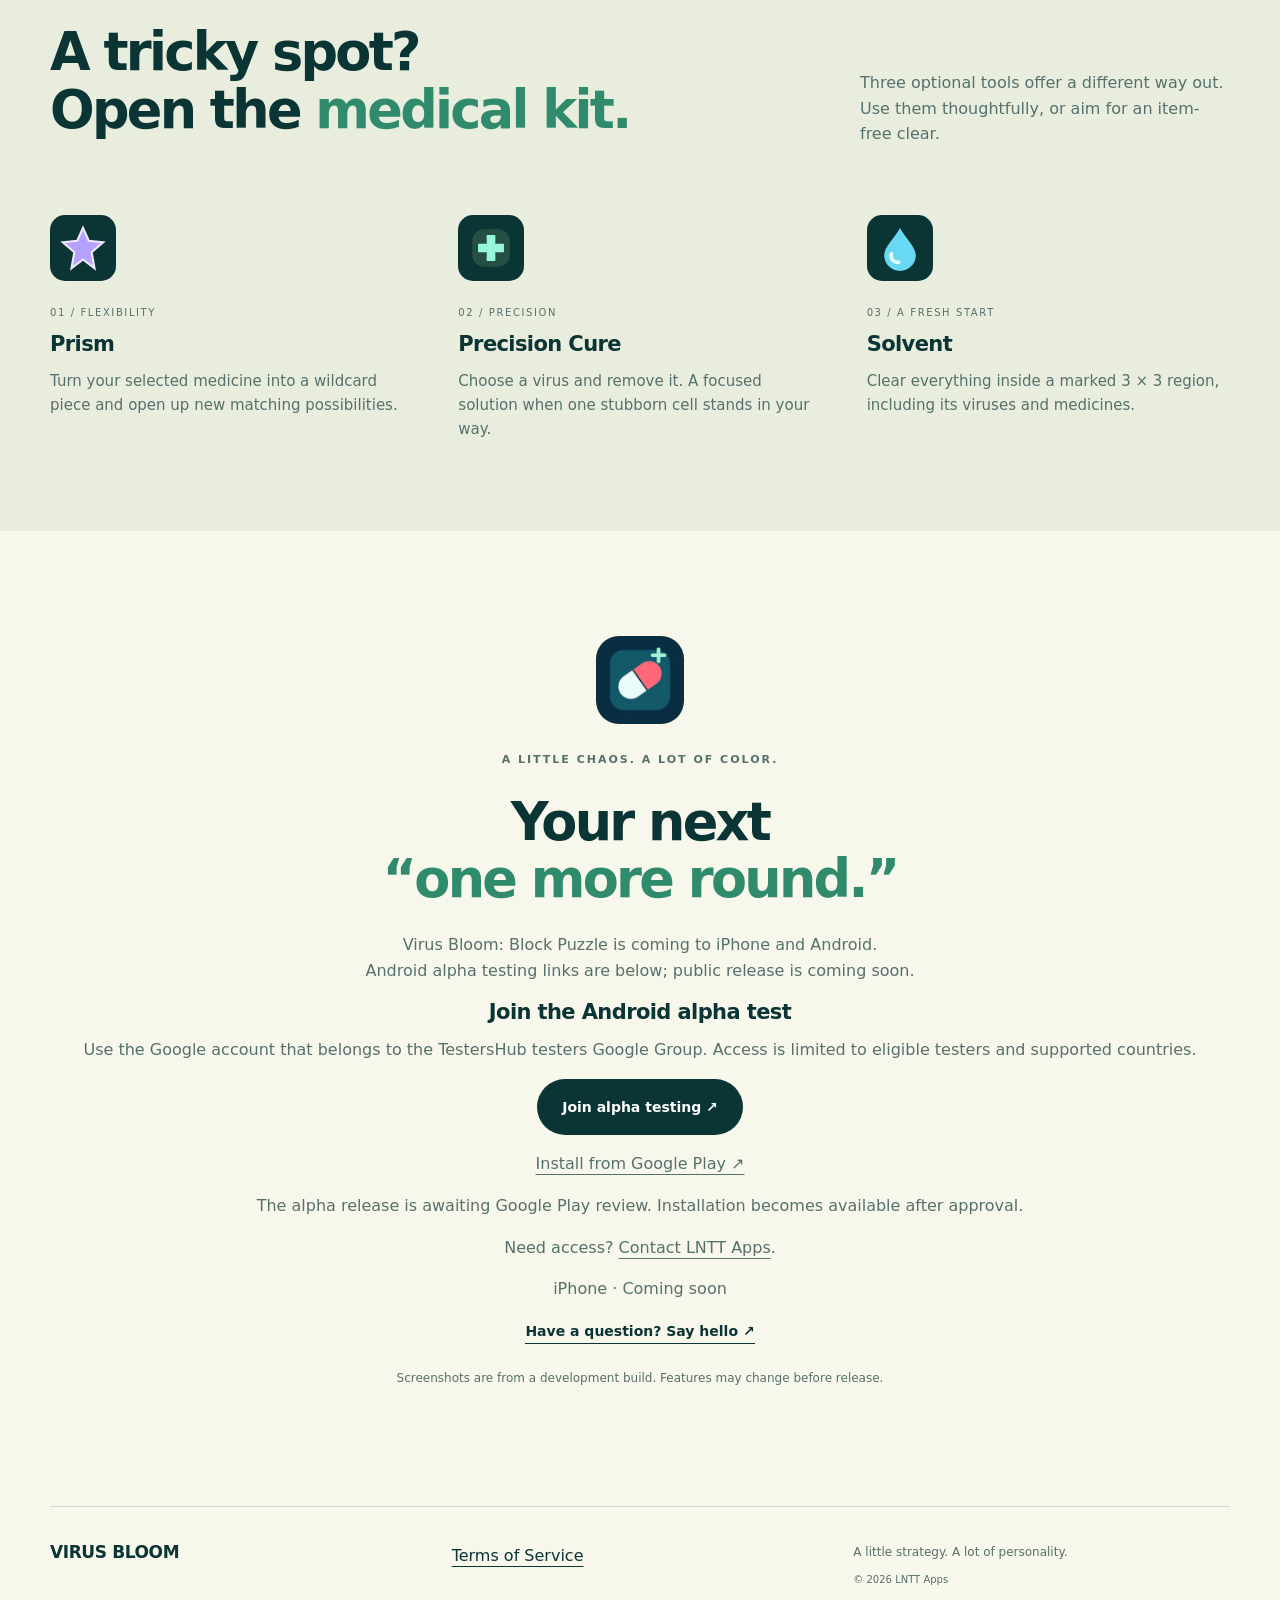
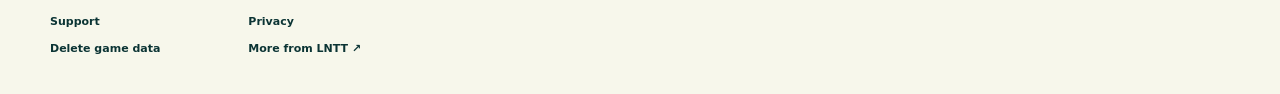
==== commit 2ee8e1ec: "Add Android alpha testing links and eligibility notes" ====
--- a/index.html
+++ b/index.html
@@ -4,4 +4,4 @@
 <section class="lab-section"><div class="wrap lab-grid"><div><p class="eyebrow">A TINY DEMONSTRATION</p><h2>Nine cells.<br>One satisfying <em>clear.</em></h2><p>Try the matching rule below. In the real game, every placement changes what you can do next.</p><div class="demo-tabs" role="group" aria-label="Choose a matching pattern"><button data-pattern="box" aria-pressed="true">3 × 3 region</button><button data-pattern="row" aria-pressed="false">Row</button><button data-pattern="column" aria-pressed="false">Column</button></div><button class="button light" id="complete-match">Place the last medicine <span aria-hidden="true">✦</span></button><p class="demo-status" id="demo-status" role="status" aria-live="polite">Eight blue cells. One gap. Make the match.</p><small class="demo-disclaimer">Illustrated rule demonstration, not the full game.</small></div><div class="demo-board" id="demo-board" role="img" aria-label="Nine by nine demonstration board with eight matching blue cells in the highlighted region"></div></div></section>
 <section class="section wrap challenge"><div class="map-art"><img src="assets/levels.webp" width="480" height="1000" loading="lazy" alt="Virus Bloom's level selection, showing unlocked rounds and earned stars"><span class="map-tag">A new puzzle around every corner.</span></div><div><p class="eyebrow">FROM FIRST RESPONSE TO FINAL DEFENSE</p><h2>The viruses<br>have a few <em>tricks.</em><br>So do you.</h2><p>Discover armored viruses, unexpected reactions, and tighter boards across 100 rounds. Earn up to three stars by clearing efficiently, then return to improve your best.</p><div class="difficulty-tags"><span>Easy</span><span>Medium</span><span>Hard</span><span>Very Hard</span></div><div class="feature-line"><strong>50 achievements</strong><span>Small victories. Big milestones.</span></div><div class="feature-line"><strong>Round &amp; progress rankings</strong><span>Compare item-free clears and how far you’ve come.</span></div><a class="text-link" href="how-to-play.html#stars">Meet the three-star challenge ↗</a></div></section>
 <section class="kit-section"><div class="wrap"><div class="split-heading"><div><p class="eyebrow">YOUR LITTLE BACKUP PLAN</p><h2>A tricky spot?<br>Open the <em>medical kit.</em></h2></div><p>Three optional tools offer a different way out. Use them thoughtfully, or aim for an item-free clear.</p></div><div class="kit"><article><img src="assets/prism.svg" width="54" height="54" loading="lazy" alt=""><span>01 / FLEXIBILITY</span><h3>Prism</h3><p>Turn your selected medicine into a wildcard piece and open up new matching possibilities.</p></article><article><img src="assets/scalpel.svg" width="54" height="54" loading="lazy" alt=""><span>02 / PRECISION</span><h3>Precision Cure</h3><p>Choose a virus and remove it. A focused solution when one stubborn cell stands in your way.</p></article><article><img src="assets/solvent.svg" width="54" height="54" loading="lazy" alt=""><span>03 / A FRESH START</span><h3>Solvent</h3><p>Clear everything inside a marked 3 × 3 region, including its viruses and medicines.</p></article></div></div></section>
-<section class="section wrap get-game" id="coming-soon"><img src="assets/icon.webp" width="88" height="88" loading="lazy" alt="Virus Bloom app icon"><p class="eyebrow">A LITTLE CHAOS. A LOT OF COLOR.</p><h2>Your next<br><em>“one more round.”</em></h2><p>Virus Bloom: Block Puzzle is coming to iPhone and Android.<br>Official download links will appear here when the game launches.</p><div class="store-options"><div><strong>App Store</strong><span>iPhone · Coming soon</span></div><div><strong>Google Play</strong><span>Android · Coming soon</span></div></div><a class="text-link" href="mailto:lnttapps@gmail.com?subject=Virus%20Bloom">Have a question? Say hello ↗</a><p class="fine">Screenshots are from a development build. Features may change before release.</p></section></main><footer class="wrap footer"><a class="brand" href="index.html">VIRUS BLOOM</a> <a href="terms.html">Terms of Service</a><p>A little strategy. A lot of personality.<br><small>© 2026 LNTT Apps</small></p><nav aria-label="Footer"><a href="support.html">Support</a><a href="privacy.html">Privacy</a><a href="data-deletion.html">Delete game data</a><a href="https://lnttapps.net/">More from LNTT ↗</a></nav></footer></body></html>+<section class="section wrap get-game" id="coming-soon"><img src="assets/icon.webp" width="88" height="88" loading="lazy" alt="Virus Bloom app icon"><p class="eyebrow">A LITTLE CHAOS. A LOT OF COLOR.</p><h2>Your next<br><em>“one more round.”</em></h2><p>Virus Bloom: Block Puzzle is coming to iPhone and Android.<br>Android alpha testing links are below; public release is coming soon.</p><div class="alpha-testing"><h3>Join the Android alpha test</h3><p>Use the Google account that belongs to the TestersHub testers Google Group. Access is limited to eligible testers and supported countries.</p><p><a class="button" href="https://play.google.com/apps/testing/com.lntt.drblock">Join alpha testing ↗</a></p><p><a href="https://play.google.com/store/apps/details?id=com.lntt.drblock">Install from Google Play ↗</a></p><p>The alpha release is awaiting Google Play review. Installation becomes available after approval.</p><p>Need access? <a href="mailto:lnttapps@gmail.com?subject=Alpha%20testing">Contact LNTT Apps</a>.</p><p>iPhone · Coming soon</p></div><a class="text-link" href="mailto:lnttapps@gmail.com?subject=Virus%20Bloom">Have a question? Say hello ↗</a><p class="fine">Screenshots are from a development build. Features may change before release.</p></section></main><footer class="wrap footer"><a class="brand" href="index.html">VIRUS BLOOM</a> <a href="terms.html">Terms of Service</a><p>A little strategy. A lot of personality.<br><small>© 2026 LNTT Apps</small></p><nav aria-label="Footer"><a href="support.html">Support</a><a href="privacy.html">Privacy</a><a href="data-deletion.html">Delete game data</a><a href="https://lnttapps.net/">More from LNTT ↗</a></nav></footer></body></html>
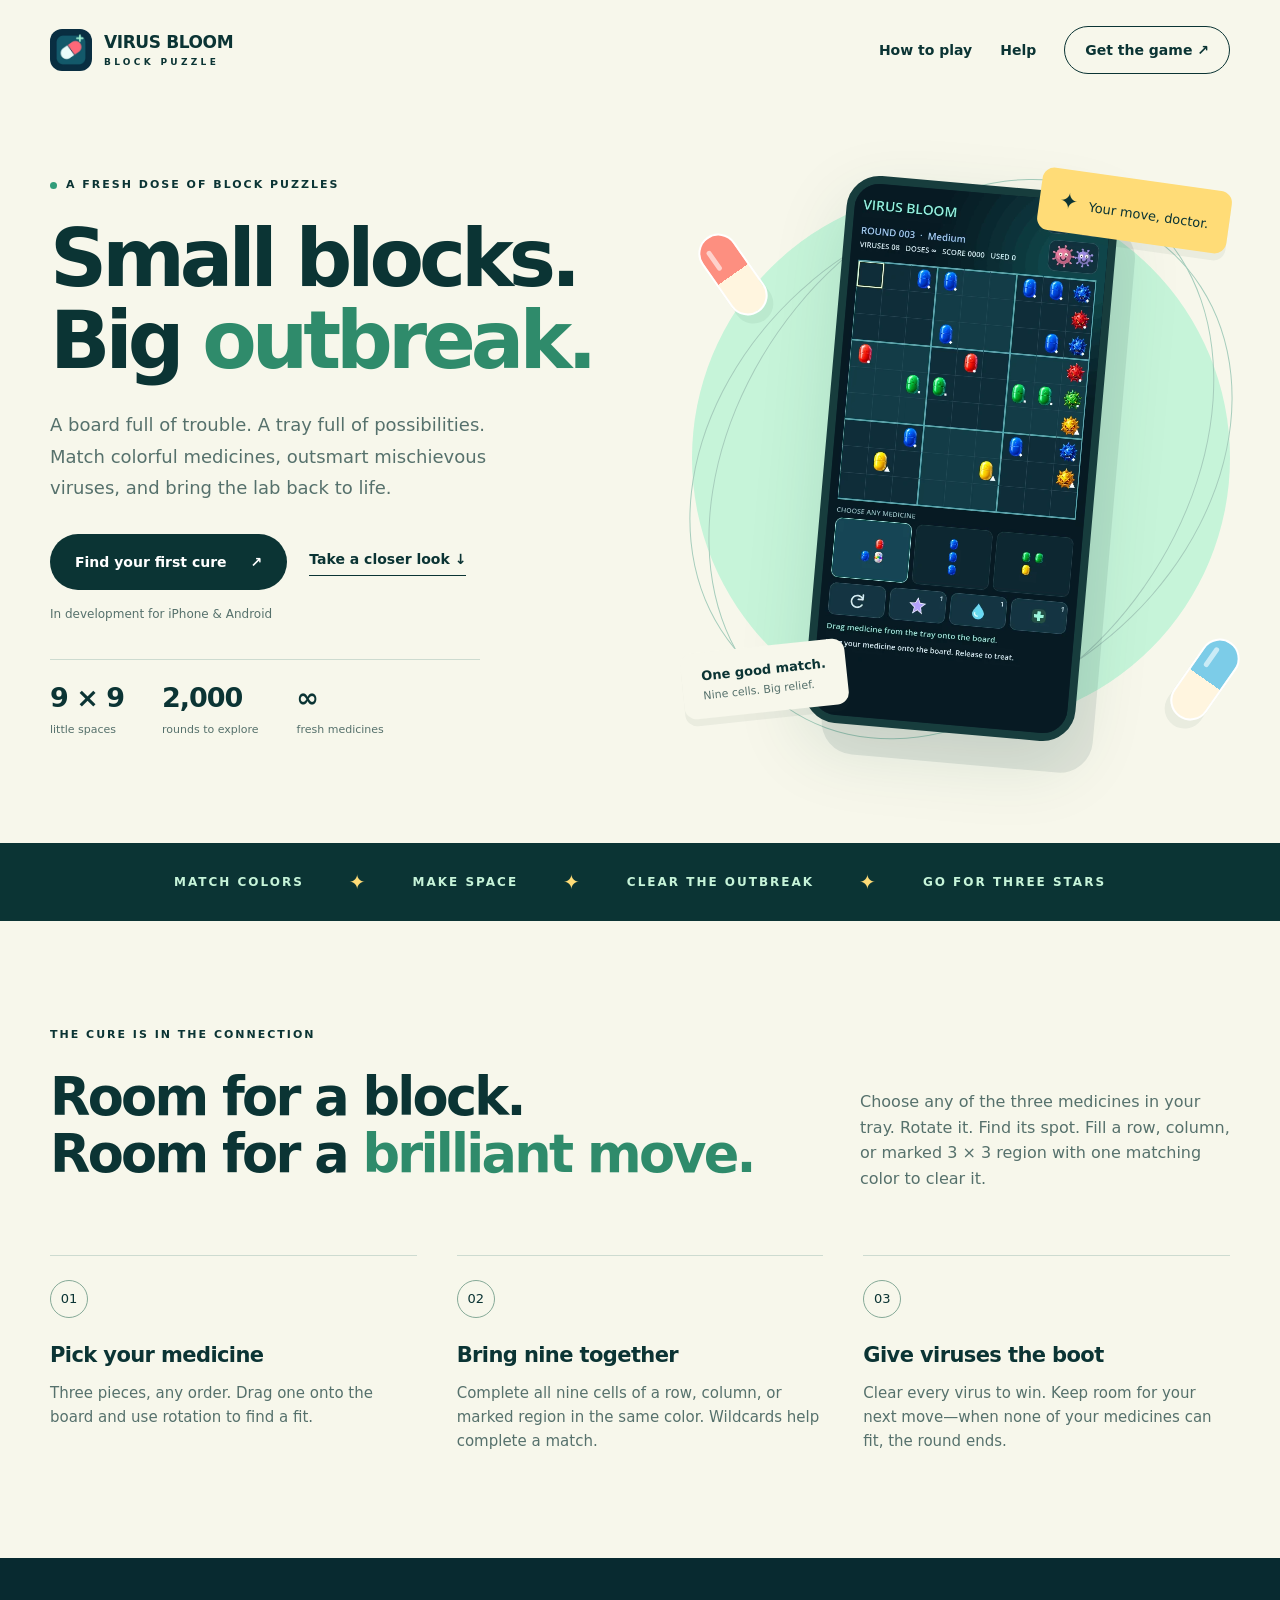
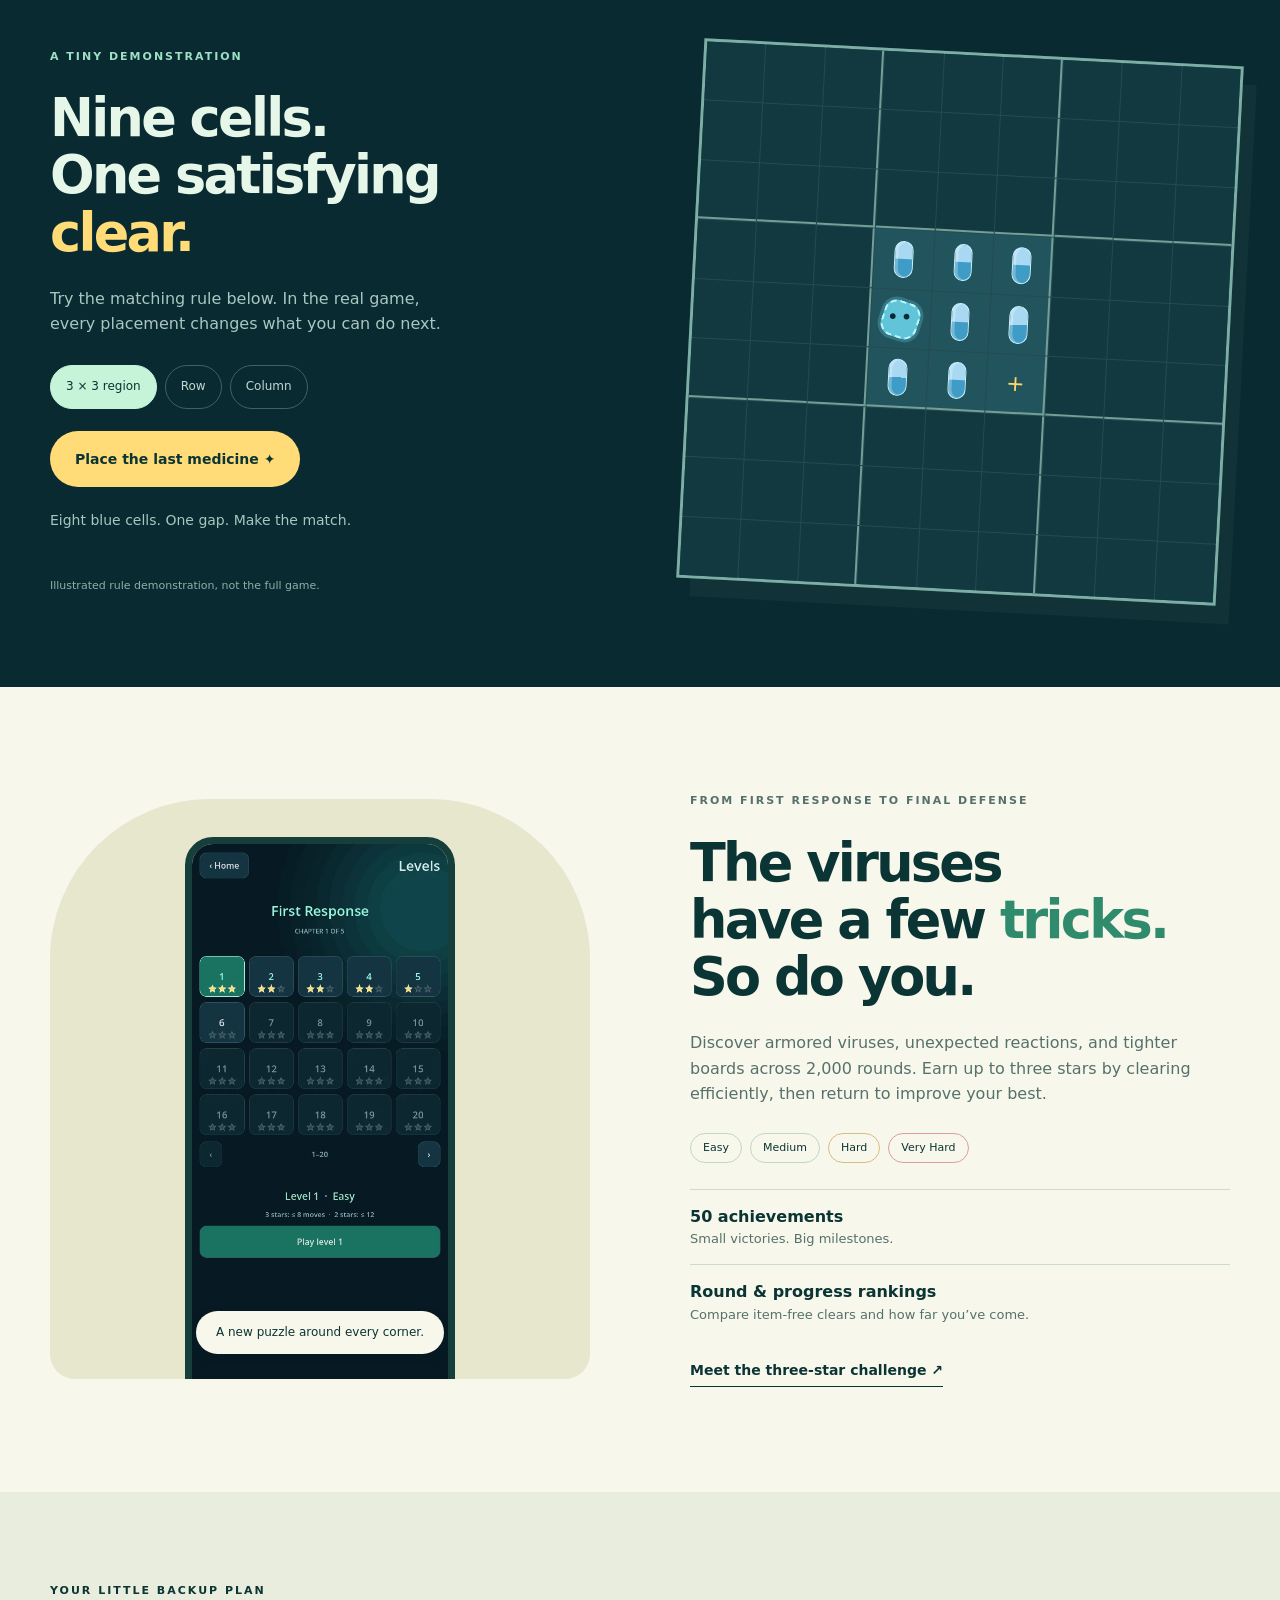
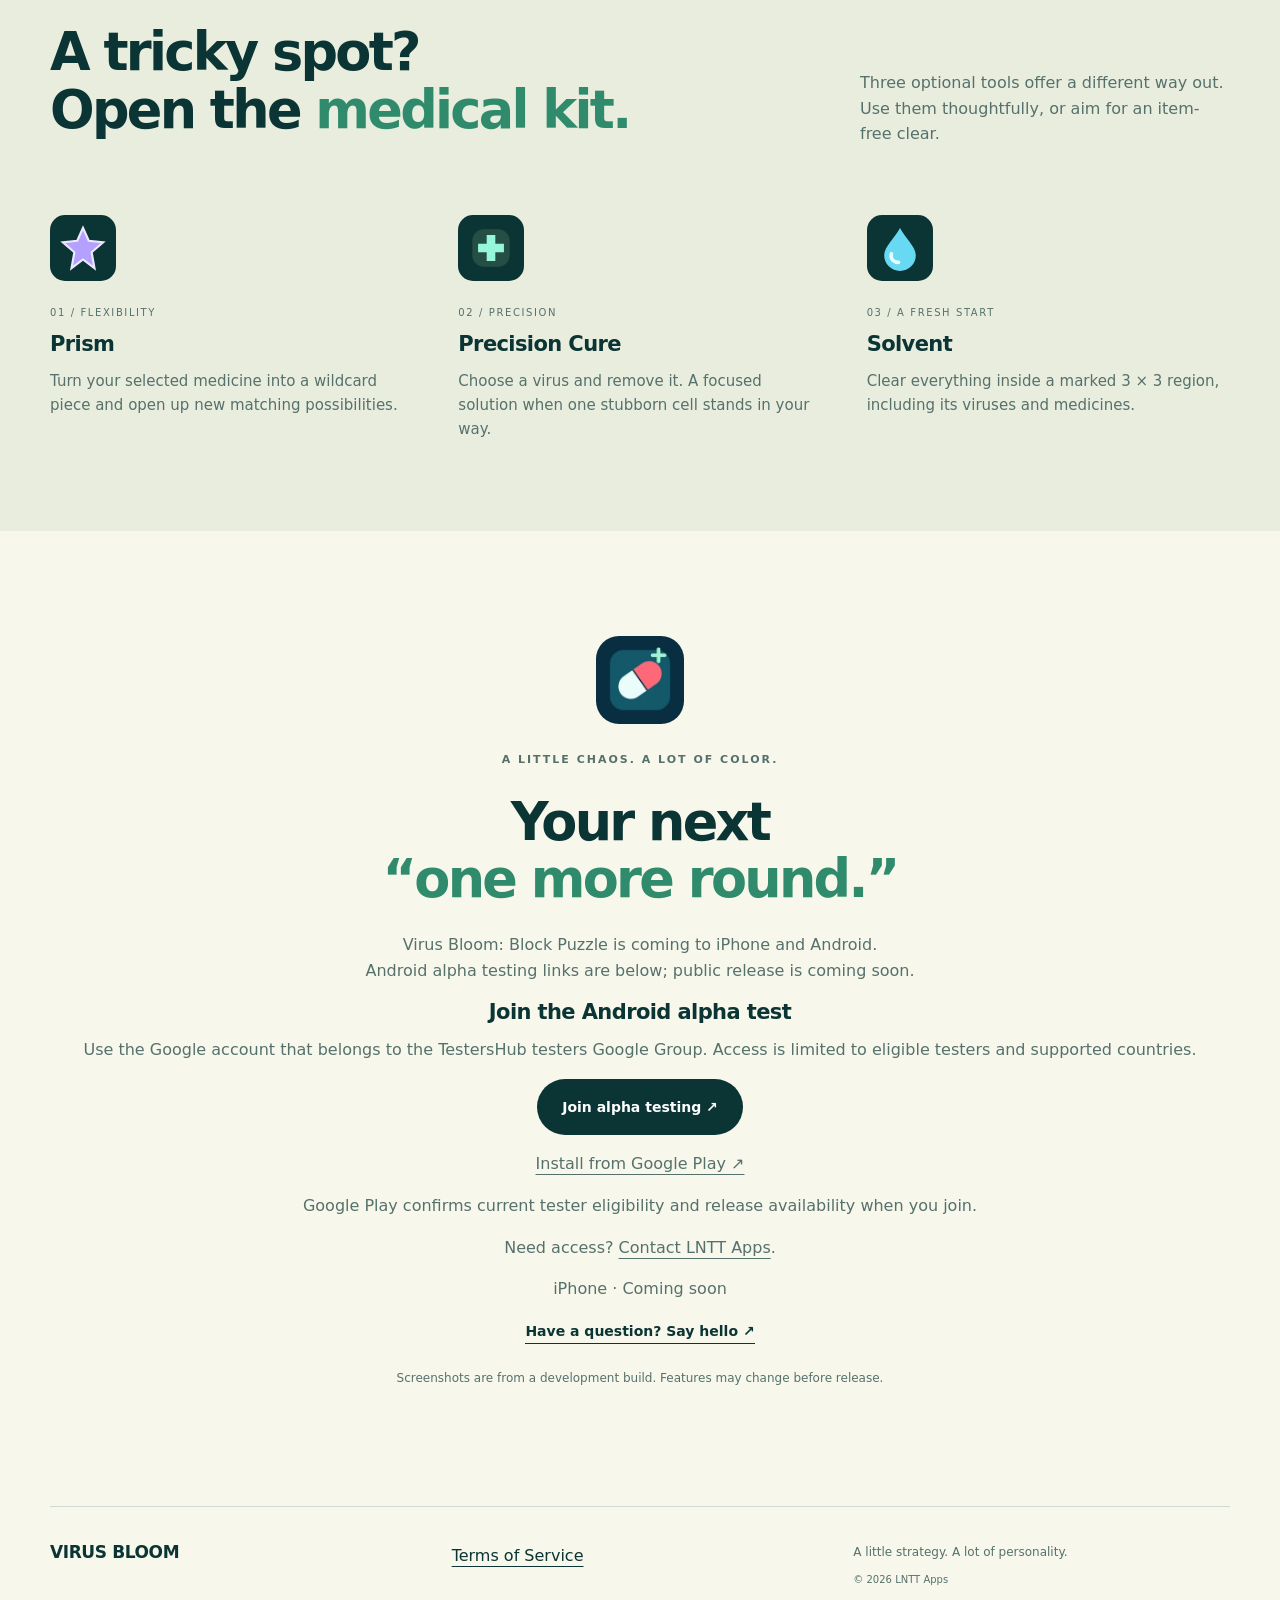
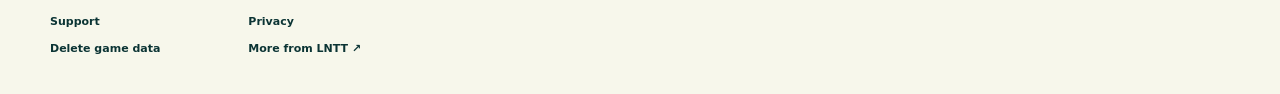
==== commit 0b234c9c: "Refresh current campaign and alpha availability copy" ====
--- a/index.html
+++ b/index.html
@@ -1,7 +1,7 @@
-<!doctype html><html lang="en"><head><meta charset="utf-8"><meta name="viewport" content="width=device-width,initial-scale=1"><meta name="theme-color" content="#0a2c30"><title>Virus Bloom: Block Puzzle — A fresh dose of strategy</title><meta name="description" content="Meet Virus Bloom, a colorful 9×9 block puzzle for iPhone and Android. Match medicines, clear viruses, and explore 100 rounds. Coming soon."><link rel="canonical" href="https://virus-bloom.lnttapps.net/"><meta property="og:type" content="website"><meta property="og:title" content="Virus Bloom: Block Puzzle — A fresh dose of strategy"><meta property="og:description" content="Meet Virus Bloom, a colorful 9×9 block puzzle for iPhone and Android. Match medicines, clear viruses, and explore 100 rounds. Coming soon."><meta property="og:url" content="https://virus-bloom.lnttapps.net/"><meta property="og:image" content="https://virus-bloom.lnttapps.net/assets/social.jpg"><meta name="twitter:card" content="summary_large_image"><link rel="icon" type="image/webp" href="assets/icon.webp"><link rel="stylesheet" href="style.css"><script src="site.js" defer></script></head><body><a class="skip" href="#main">Skip to content</a><header class="wrap header"><a class="brand" href="index.html"><img src="assets/icon.webp" width="42" height="42" alt=""><span>VIRUS BLOOM<small>BLOCK PUZZLE</small></span></a><nav aria-label="Main navigation"><a href="how-to-play.html">How to play</a><a href="support.html">Help</a><a class="nav-cta" href="index.html#coming-soon">Get the game <span aria-hidden="true">↗</span></a></nav></header><main id="main"><section class="hero wrap"><div class="hero-copy"><p class="eyebrow"><span class="dot"></span> A FRESH DOSE OF BLOCK PUZZLES</p><h1>Small blocks.<br>Big <em>outbreak.</em></h1><p class="lead">A board full of trouble. A tray full of possibilities. Match colorful medicines, outsmart mischievous viruses, and bring the lab back to life.</p><div class="hero-actions"><a class="button" href="how-to-play.html">Find your first cure <span aria-hidden="true">↗</span></a><a class="text-link" href="#the-lab">Take a closer look ↓</a></div><p class="availability-note">In development for iPhone &amp; Android</p><div class="hero-facts"><div><strong>9 × 9</strong><span>little spaces</span></div><div><strong>100</strong><span>rounds to explore</span></div><div><strong>∞</strong><span>fresh medicines</span></div></div></div><div class="hero-visual"><span class="orbit orbit-one"></span><span class="orbit orbit-two"></span><span class="capsule red" aria-hidden="true"></span><span class="capsule blue" aria-hidden="true"></span><div class="phone"><img src="assets/game.webp" width="480" height="1000" alt="Virus Bloom gameplay: a 9 by 9 board with colorful viruses and medicine blocks, plus three medicines to choose from"></div><div class="float-note note-top"><span aria-hidden="true">✦</span> Your move, doctor.</div><div class="float-note note-bottom"><strong>One good match.</strong><span>Nine cells. Big relief.</span></div></div></section>
+<!doctype html><html lang="en"><head><meta charset="utf-8"><meta name="viewport" content="width=device-width,initial-scale=1"><meta name="theme-color" content="#0a2c30"><title>Virus Bloom: Block Puzzle — A fresh dose of strategy</title><meta name="description" content="Meet Virus Bloom, a colorful 9×9 block puzzle for iPhone and Android. Match medicines, clear viruses, and explore 2,000 rounds. Coming soon."><link rel="canonical" href="https://virus-bloom.lnttapps.net/"><meta property="og:type" content="website"><meta property="og:title" content="Virus Bloom: Block Puzzle — A fresh dose of strategy"><meta property="og:description" content="Meet Virus Bloom, a colorful 9×9 block puzzle for iPhone and Android. Match medicines, clear viruses, and explore 2,000 rounds. Coming soon."><meta property="og:url" content="https://virus-bloom.lnttapps.net/"><meta property="og:image" content="https://virus-bloom.lnttapps.net/assets/social.jpg"><meta name="twitter:card" content="summary_large_image"><link rel="icon" type="image/webp" href="assets/icon.webp"><link rel="stylesheet" href="style.css"><script src="site.js" defer></script></head><body><a class="skip" href="#main">Skip to content</a><header class="wrap header"><a class="brand" href="index.html"><img src="assets/icon.webp" width="42" height="42" alt=""><span>VIRUS BLOOM<small>BLOCK PUZZLE</small></span></a><nav aria-label="Main navigation"><a href="how-to-play.html">How to play</a><a href="support.html">Help</a><a class="nav-cta" href="index.html#coming-soon">Get the game <span aria-hidden="true">↗</span></a></nav></header><main id="main"><section class="hero wrap"><div class="hero-copy"><p class="eyebrow"><span class="dot"></span> A FRESH DOSE OF BLOCK PUZZLES</p><h1>Small blocks.<br>Big <em>outbreak.</em></h1><p class="lead">A board full of trouble. A tray full of possibilities. Match colorful medicines, outsmart mischievous viruses, and bring the lab back to life.</p><div class="hero-actions"><a class="button" href="how-to-play.html">Find your first cure <span aria-hidden="true">↗</span></a><a class="text-link" href="#the-lab">Take a closer look ↓</a></div><p class="availability-note">In development for iPhone &amp; Android</p><div class="hero-facts"><div><strong>9 × 9</strong><span>little spaces</span></div><div><strong>2,000</strong><span>rounds to explore</span></div><div><strong>∞</strong><span>fresh medicines</span></div></div></div><div class="hero-visual"><span class="orbit orbit-one"></span><span class="orbit orbit-two"></span><span class="capsule red" aria-hidden="true"></span><span class="capsule blue" aria-hidden="true"></span><div class="phone"><img src="assets/game.webp" width="480" height="1000" alt="Virus Bloom gameplay: a 9 by 9 board with colorful viruses and medicine blocks, plus three medicines to choose from"></div><div class="float-note note-top"><span aria-hidden="true">✦</span> Your move, doctor.</div><div class="float-note note-bottom"><strong>One good match.</strong><span>Nine cells. Big relief.</span></div></div></section>
 <div class="ribbon" aria-hidden="true"><span>MATCH COLORS</span><i>✦</i><span>MAKE SPACE</span><i>✦</i><span>CLEAR THE OUTBREAK</span><i>✦</i><span>GO FOR THREE STARS</span></div>
 <section id="the-lab" class="section wrap intro-section"><p class="eyebrow">THE CURE IS IN THE CONNECTION</p><div class="split-heading"><h2>Room for a block.<br>Room for a <em>brilliant move.</em></h2><p>Choose any of the three medicines in your tray. Rotate it. Find its spot. Fill a row, column, or marked 3 × 3 region with one matching color to clear it.</p></div><div class="steps"><article><span class="number">01</span><h3>Pick your medicine</h3><p>Three pieces, any order. Drag one onto the board and use rotation to find a fit.</p></article><article><span class="number">02</span><h3>Bring nine together</h3><p>Complete all nine cells of a row, column, or marked region in the same color. Wildcards help complete a match.</p></article><article><span class="number">03</span><h3>Give viruses the boot</h3><p>Clear every virus to win. Keep room for your next move—when none of your medicines can fit, the round ends.</p></article></div></section>
 <section class="lab-section"><div class="wrap lab-grid"><div><p class="eyebrow">A TINY DEMONSTRATION</p><h2>Nine cells.<br>One satisfying <em>clear.</em></h2><p>Try the matching rule below. In the real game, every placement changes what you can do next.</p><div class="demo-tabs" role="group" aria-label="Choose a matching pattern"><button data-pattern="box" aria-pressed="true">3 × 3 region</button><button data-pattern="row" aria-pressed="false">Row</button><button data-pattern="column" aria-pressed="false">Column</button></div><button class="button light" id="complete-match">Place the last medicine <span aria-hidden="true">✦</span></button><p class="demo-status" id="demo-status" role="status" aria-live="polite">Eight blue cells. One gap. Make the match.</p><small class="demo-disclaimer">Illustrated rule demonstration, not the full game.</small></div><div class="demo-board" id="demo-board" role="img" aria-label="Nine by nine demonstration board with eight matching blue cells in the highlighted region"></div></div></section>
-<section class="section wrap challenge"><div class="map-art"><img src="assets/levels.webp" width="480" height="1000" loading="lazy" alt="Virus Bloom's level selection, showing unlocked rounds and earned stars"><span class="map-tag">A new puzzle around every corner.</span></div><div><p class="eyebrow">FROM FIRST RESPONSE TO FINAL DEFENSE</p><h2>The viruses<br>have a few <em>tricks.</em><br>So do you.</h2><p>Discover armored viruses, unexpected reactions, and tighter boards across 100 rounds. Earn up to three stars by clearing efficiently, then return to improve your best.</p><div class="difficulty-tags"><span>Easy</span><span>Medium</span><span>Hard</span><span>Very Hard</span></div><div class="feature-line"><strong>50 achievements</strong><span>Small victories. Big milestones.</span></div><div class="feature-line"><strong>Round &amp; progress rankings</strong><span>Compare item-free clears and how far you’ve come.</span></div><a class="text-link" href="how-to-play.html#stars">Meet the three-star challenge ↗</a></div></section>
+<section class="section wrap challenge"><div class="map-art"><img src="assets/levels.webp" width="480" height="1000" loading="lazy" alt="Virus Bloom's level selection, showing unlocked rounds and earned stars"><span class="map-tag">A new puzzle around every corner.</span></div><div><p class="eyebrow">FROM FIRST RESPONSE TO FINAL DEFENSE</p><h2>The viruses<br>have a few <em>tricks.</em><br>So do you.</h2><p>Discover armored viruses, unexpected reactions, and tighter boards across 2,000 rounds. Earn up to three stars by clearing efficiently, then return to improve your best.</p><div class="difficulty-tags"><span>Easy</span><span>Medium</span><span>Hard</span><span>Very Hard</span></div><div class="feature-line"><strong>50 achievements</strong><span>Small victories. Big milestones.</span></div><div class="feature-line"><strong>Round &amp; progress rankings</strong><span>Compare item-free clears and how far you’ve come.</span></div><a class="text-link" href="how-to-play.html#stars">Meet the three-star challenge ↗</a></div></section>
 <section class="kit-section"><div class="wrap"><div class="split-heading"><div><p class="eyebrow">YOUR LITTLE BACKUP PLAN</p><h2>A tricky spot?<br>Open the <em>medical kit.</em></h2></div><p>Three optional tools offer a different way out. Use them thoughtfully, or aim for an item-free clear.</p></div><div class="kit"><article><img src="assets/prism.svg" width="54" height="54" loading="lazy" alt=""><span>01 / FLEXIBILITY</span><h3>Prism</h3><p>Turn your selected medicine into a wildcard piece and open up new matching possibilities.</p></article><article><img src="assets/scalpel.svg" width="54" height="54" loading="lazy" alt=""><span>02 / PRECISION</span><h3>Precision Cure</h3><p>Choose a virus and remove it. A focused solution when one stubborn cell stands in your way.</p></article><article><img src="assets/solvent.svg" width="54" height="54" loading="lazy" alt=""><span>03 / A FRESH START</span><h3>Solvent</h3><p>Clear everything inside a marked 3 × 3 region, including its viruses and medicines.</p></article></div></div></section>
-<section class="section wrap get-game" id="coming-soon"><img src="assets/icon.webp" width="88" height="88" loading="lazy" alt="Virus Bloom app icon"><p class="eyebrow">A LITTLE CHAOS. A LOT OF COLOR.</p><h2>Your next<br><em>“one more round.”</em></h2><p>Virus Bloom: Block Puzzle is coming to iPhone and Android.<br>Android alpha testing links are below; public release is coming soon.</p><div class="alpha-testing"><h3>Join the Android alpha test</h3><p>Use the Google account that belongs to the TestersHub testers Google Group. Access is limited to eligible testers and supported countries.</p><p><a class="button" href="https://play.google.com/apps/testing/com.lntt.drblock">Join alpha testing ↗</a></p><p><a href="https://play.google.com/store/apps/details?id=com.lntt.drblock">Install from Google Play ↗</a></p><p>The alpha release is awaiting Google Play review. Installation becomes available after approval.</p><p>Need access? <a href="mailto:lnttapps@gmail.com?subject=Alpha%20testing">Contact LNTT Apps</a>.</p><p>iPhone · Coming soon</p></div><a class="text-link" href="mailto:lnttapps@gmail.com?subject=Virus%20Bloom">Have a question? Say hello ↗</a><p class="fine">Screenshots are from a development build. Features may change before release.</p></section></main><footer class="wrap footer"><a class="brand" href="index.html">VIRUS BLOOM</a> <a href="terms.html">Terms of Service</a><p>A little strategy. A lot of personality.<br><small>© 2026 LNTT Apps</small></p><nav aria-label="Footer"><a href="support.html">Support</a><a href="privacy.html">Privacy</a><a href="data-deletion.html">Delete game data</a><a href="https://lnttapps.net/">More from LNTT ↗</a></nav></footer></body></html>+<section class="section wrap get-game" id="coming-soon"><img src="assets/icon.webp" width="88" height="88" loading="lazy" alt="Virus Bloom app icon"><p class="eyebrow">A LITTLE CHAOS. A LOT OF COLOR.</p><h2>Your next<br><em>“one more round.”</em></h2><p>Virus Bloom: Block Puzzle is coming to iPhone and Android.<br>Android alpha testing links are below; public release is coming soon.</p><div class="alpha-testing"><h3>Join the Android alpha test</h3><p>Use the Google account that belongs to the TestersHub testers Google Group. Access is limited to eligible testers and supported countries.</p><p><a class="button" href="https://play.google.com/apps/testing/com.lntt.drblock">Join alpha testing ↗</a></p><p><a href="https://play.google.com/store/apps/details?id=com.lntt.drblock">Install from Google Play ↗</a></p><p>Google Play confirms current tester eligibility and release availability when you join.</p><p>Need access? <a href="mailto:lnttapps@gmail.com?subject=Alpha%20testing">Contact LNTT Apps</a>.</p><p>iPhone · Coming soon</p></div><a class="text-link" href="mailto:lnttapps@gmail.com?subject=Virus%20Bloom">Have a question? Say hello ↗</a><p class="fine">Screenshots are from a development build. Features may change before release.</p></section></main><footer class="wrap footer"><a class="brand" href="index.html">VIRUS BLOOM</a> <a href="terms.html">Terms of Service</a><p>A little strategy. A lot of personality.<br><small>© 2026 LNTT Apps</small></p><nav aria-label="Footer"><a href="support.html">Support</a><a href="privacy.html">Privacy</a><a href="data-deletion.html">Delete game data</a><a href="https://lnttapps.net/">More from LNTT ↗</a></nav></footer></body></html>
